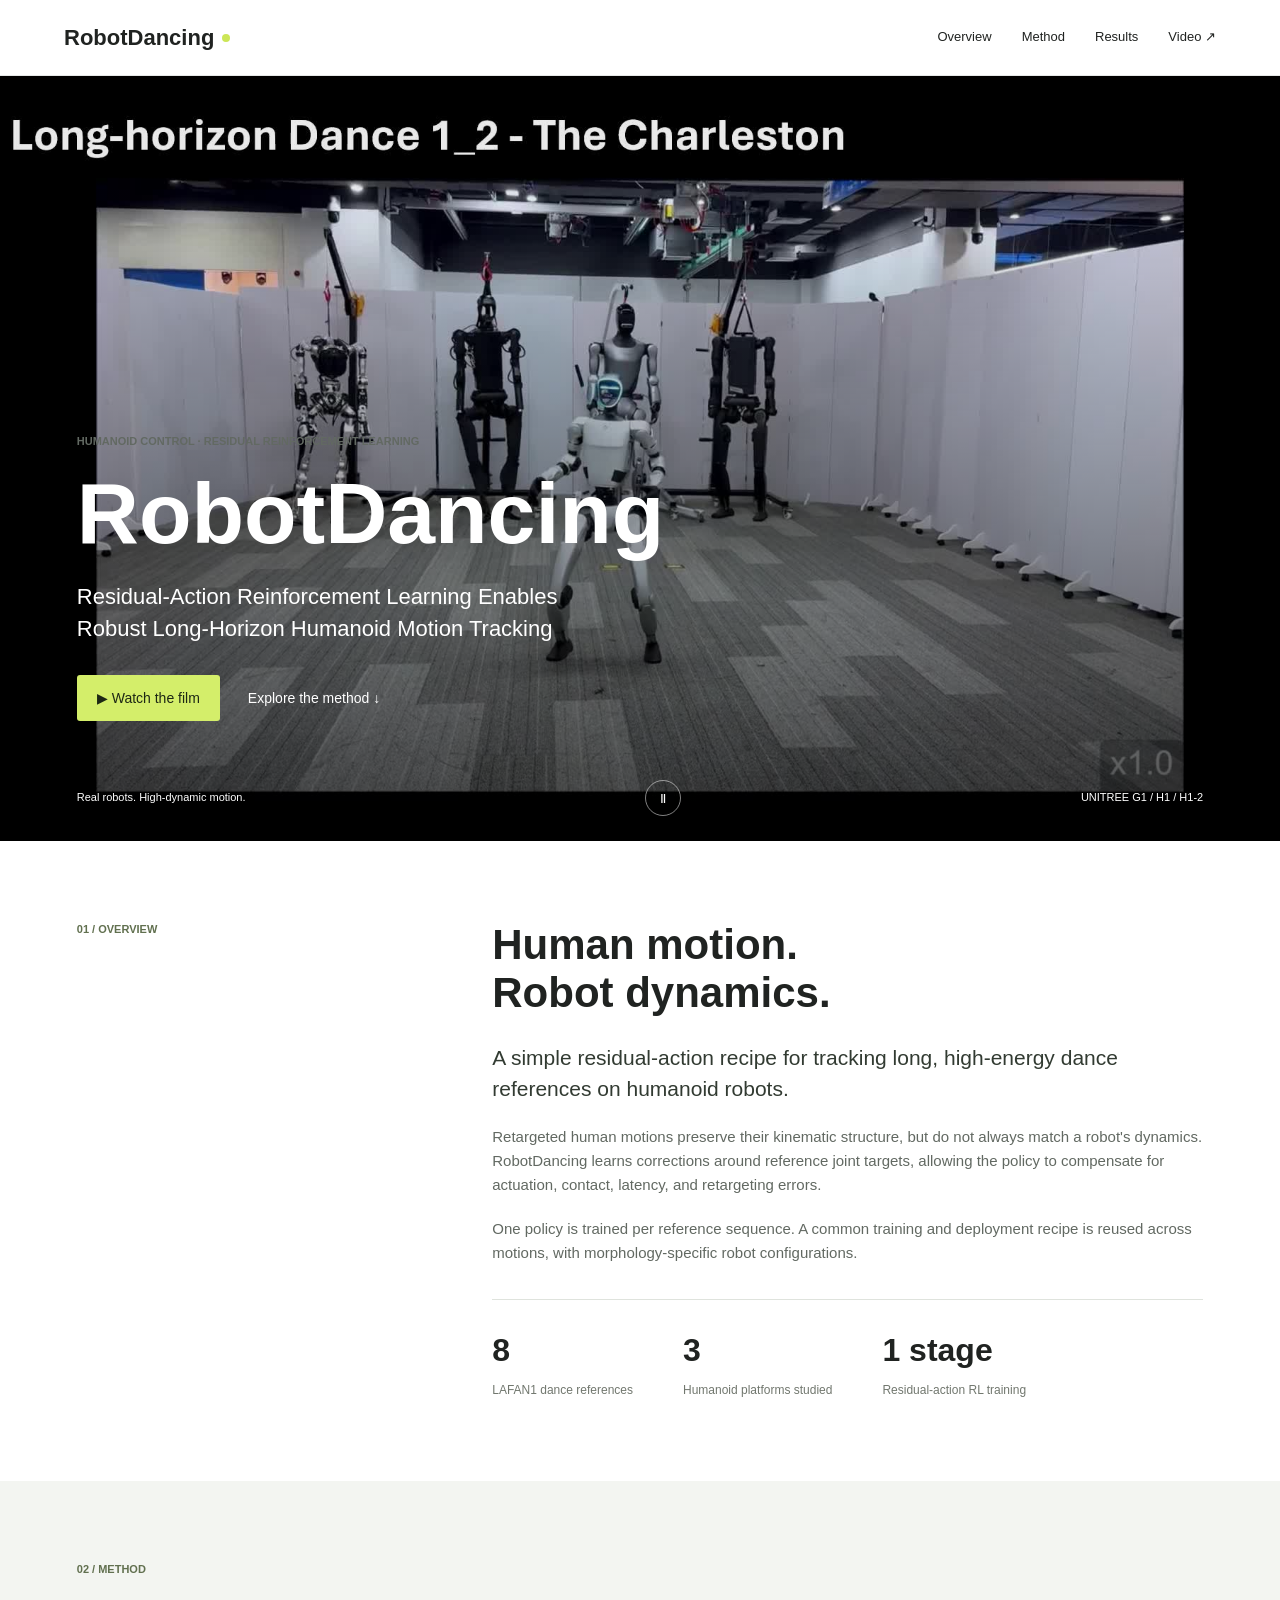
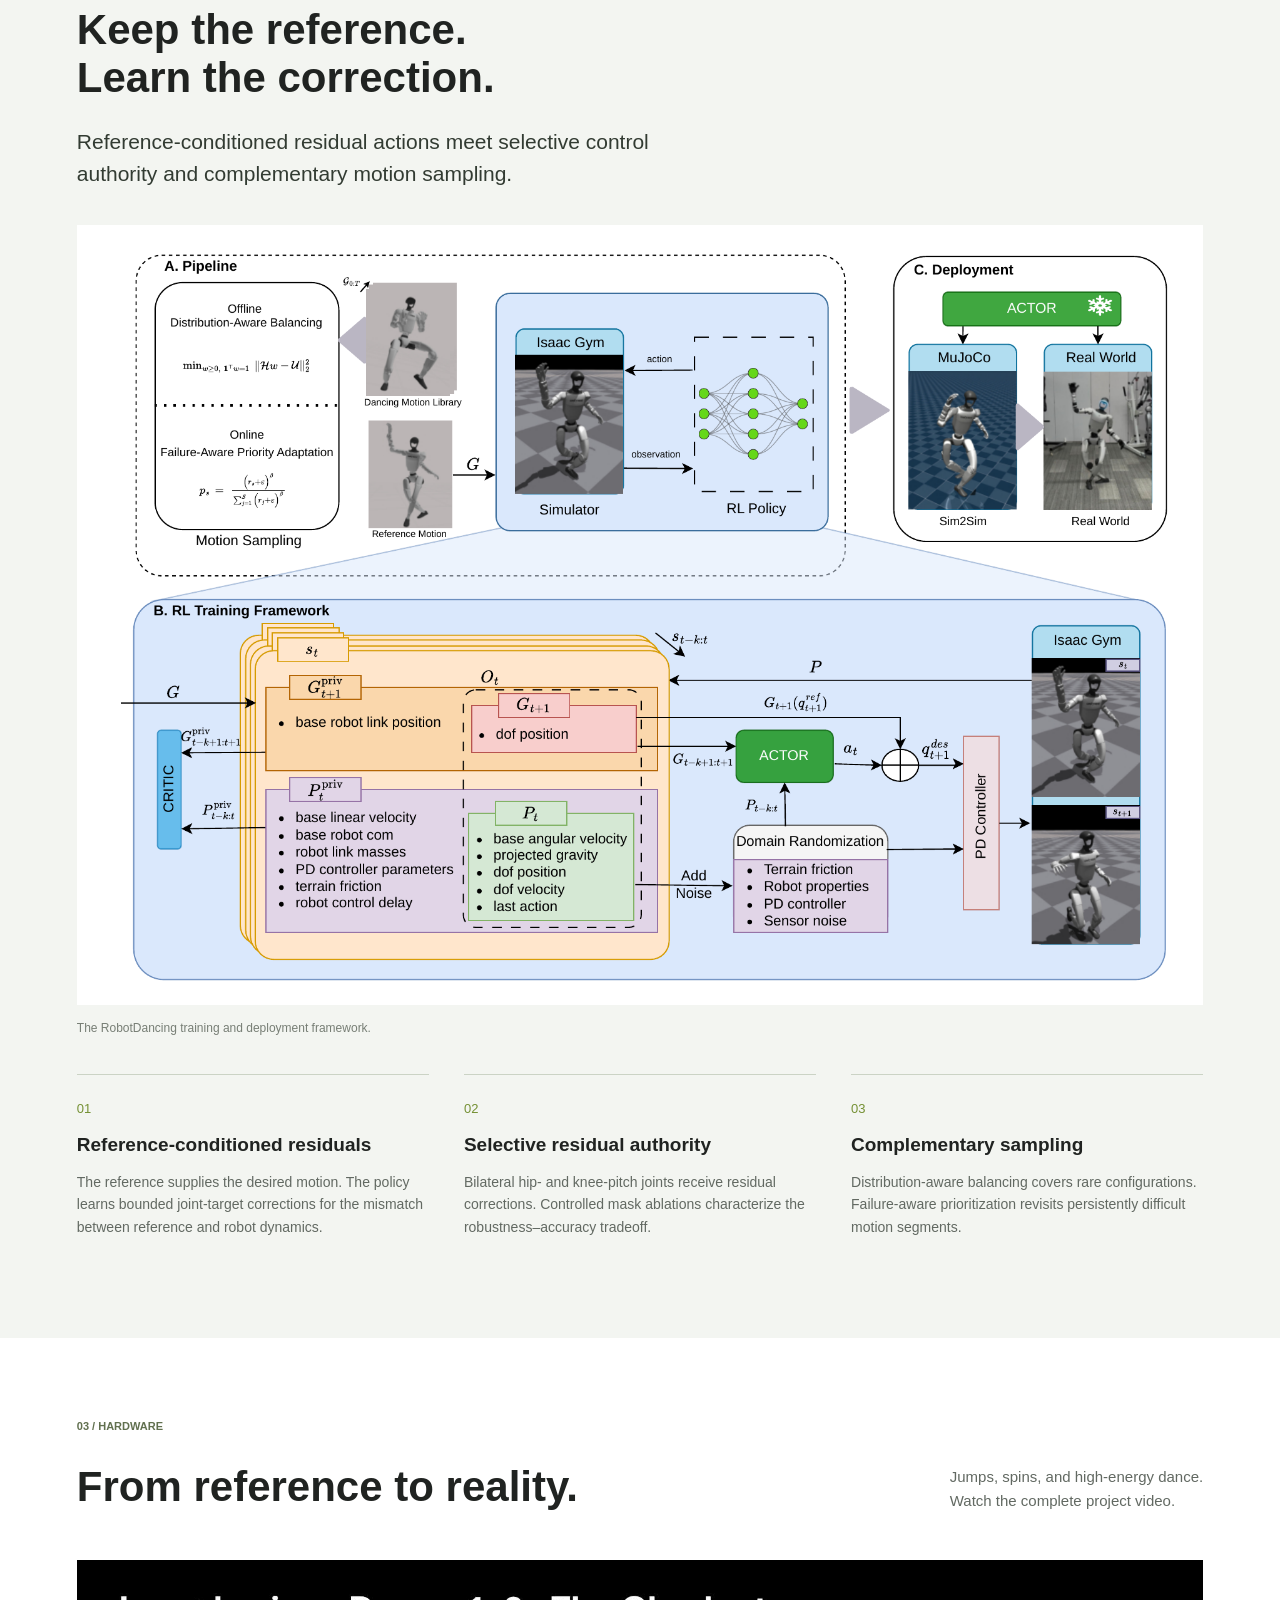
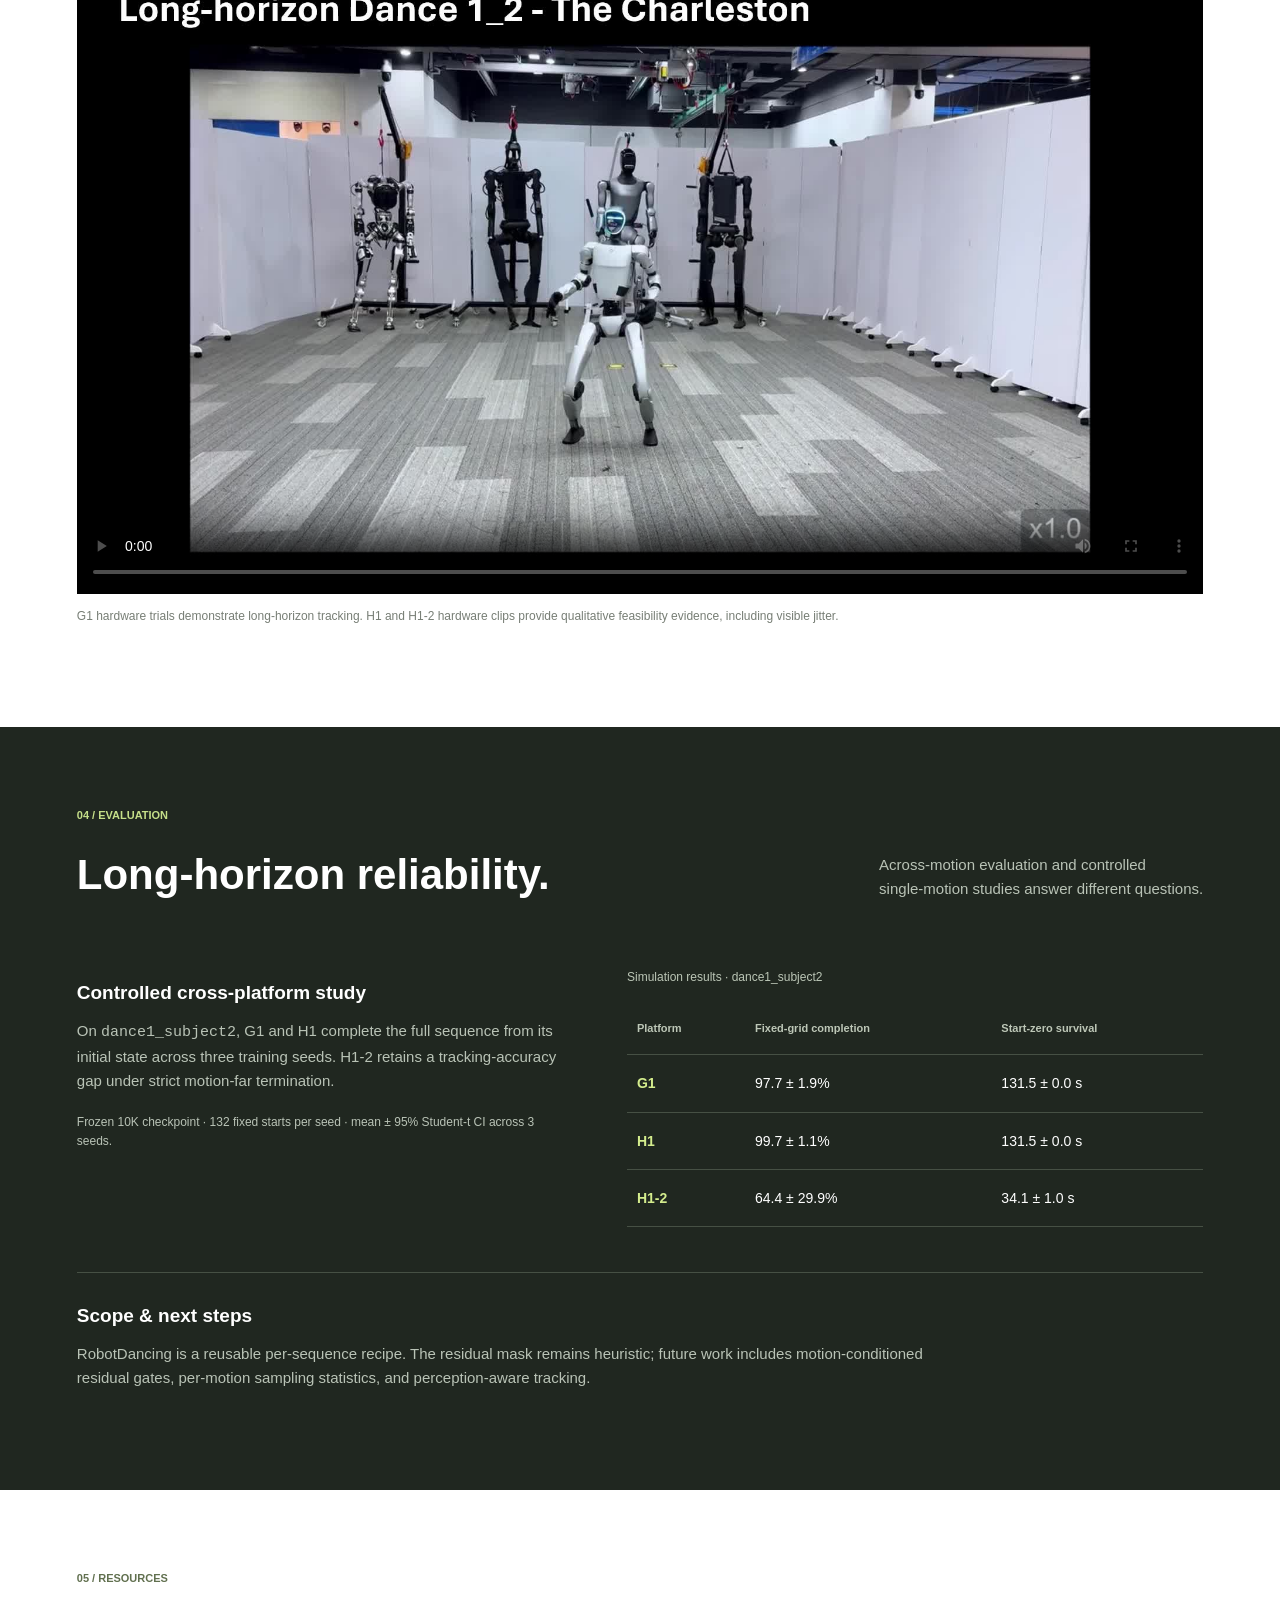
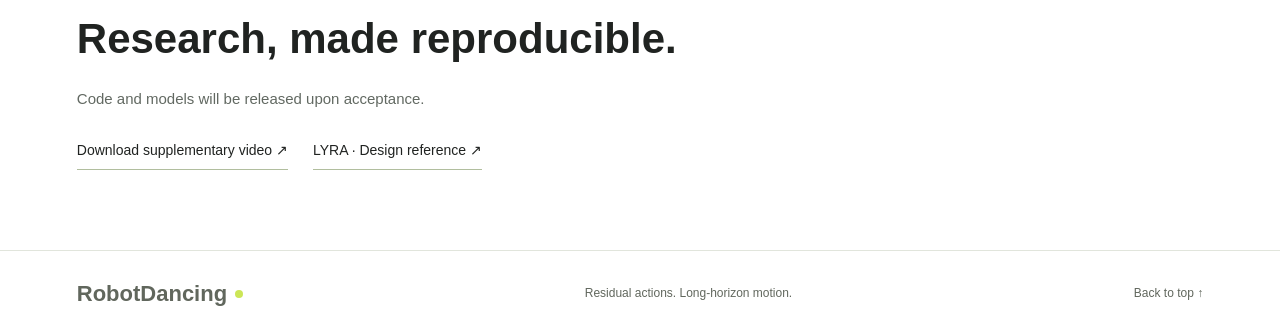
==== docs/index.html @ 71bef8af "add page" ====
<!doctype html>
<html lang="en">
<head><meta charset="utf-8"><meta name="viewport" content="width=device-width,initial-scale=1"><meta name="description" content="RobotDancing: residual-action reinforcement learning for robust long-horizon humanoid motion tracking."><title>RobotDancing · Humanoid Motion Tracking</title><link rel="stylesheet" href="style.css"></head>
<body>
<header><a class="brand" href="#">RobotDancing<span class="dot"></span></a><nav aria-label="Main navigation"><a href="#overview">Overview</a><a href="#method">Method</a><a href="#results">Results</a><a href="#video">Video ↗</a></nav></header>
<main>
<section class="hero"><video autoplay muted loop playsinline poster="assets/poster.jpg" aria-label="G1 humanoid dancing on hardware"><source src="assets/hero.mp4" type="video/mp4"></video><div class="shade"></div><div class="hero-copy"><p class="eyebrow">HUMANOID CONTROL · RESIDUAL REINFORCEMENT LEARNING</p><h1>RobotDancing</h1><p class="subtitle">Residual-Action Reinforcement Learning Enables<br>Robust Long-Horizon Humanoid Motion Tracking</p><div class="actions"><a class="primary" href="#video">▶ Watch the film</a><a href="#method">Explore the method ↓</a></div></div><div class="hero-bottom"><span>Real robots. High-dynamic motion.</span><button id="pause" aria-label="Pause background video">Ⅱ</button><span>UNITREE G1 / H1 / H1-2</span></div></section>
<section class="intro wrap" id="overview"><div class="section-label">01 / OVERVIEW</div><div><h2>Human motion.<br>Robot dynamics.</h2><p class="lead">A simple residual-action recipe for tracking long, high-energy dance references on humanoid robots.</p><p>Retargeted human motions preserve their kinematic structure, but do not always match a robot's dynamics. RobotDancing learns corrections around reference joint targets, allowing the policy to compensate for actuation, contact, latency, and retargeting errors.</p><p>One policy is trained per reference sequence. A common training and deployment recipe is reused across motions, with morphology-specific robot configurations.</p><div class="facts"><div><strong>8</strong><span>LAFAN1 dance references</span></div><div><strong>3</strong><span>Humanoid platforms studied</span></div><div><strong>1 stage</strong><span>Residual-action RL training</span></div></div></div></section>
<section class="method" id="method"><div class="wrap"><div class="section-label">02 / METHOD</div><h2>Keep the reference.<br>Learn the correction.</h2><p class="lead narrow">Reference-conditioned residual actions meet selective control authority and complementary motion sampling.</p><figure><img src="assets/framework.png" alt="RobotDancing framework: reference-conditioned policy, residual control and training pipeline" loading="lazy"><figcaption>The RobotDancing training and deployment framework.</figcaption></figure><div class="steps"><article><span>01</span><h3>Reference-conditioned residuals</h3><p>The reference supplies the desired motion. The policy learns bounded joint-target corrections for the mismatch between reference and robot dynamics.</p></article><article><span>02</span><h3>Selective residual authority</h3><p>Bilateral hip- and knee-pitch joints receive residual corrections. Controlled mask ablations characterize the robustness–accuracy tradeoff.</p></article><article><span>03</span><h3>Complementary sampling</h3><p>Distribution-aware balancing covers rare configurations. Failure-aware prioritization revisits persistently difficult motion segments.</p></article></div></div></section>
<section class="wrap film" id="video"><div class="section-label">03 / HARDWARE</div><div class="section-heading"><h2>From reference to reality.</h2><p>Jumps, spins, and high-energy dance.<br>Watch the complete project video.</p></div><video controls playsinline preload="metadata" poster="assets/poster.jpg"><source src="source/main_video.mp4" type="video/mp4"></video><p class="caption">G1 hardware trials demonstrate long-horizon tracking. H1 and H1-2 hardware clips provide qualitative feasibility evidence, including visible jitter.</p></section>
<section class="results" id="results"><div class="wrap"><div class="section-label">04 / EVALUATION</div><div class="section-heading"><h2>Long-horizon reliability.</h2><p>Across-motion evaluation and controlled<br>single-motion studies answer different questions.</p></div><div class="result-layout"><div><h3>Controlled cross-platform study</h3><p>On <code>dance1_subject2</code>, G1 and H1 complete the full sequence from its initial state across three training seeds. H1-2 retains a tracking-accuracy gap under strict motion-far termination.</p><p class="caption">Frozen 10K checkpoint · 132 fixed starts per seed · mean ± 95% Student-t CI across 3 seeds.</p></div><div class="table-scroll"><table><caption>Simulation results · dance1_subject2</caption><thead><tr><th>Platform</th><th>Fixed-grid completion</th><th>Start-zero survival</th></tr></thead><tbody><tr><th>G1</th><td>97.7 ± 1.9%</td><td>131.5 ± 0.0 s</td></tr><tr><th>H1</th><td>99.7 ± 1.1%</td><td>131.5 ± 0.0 s</td></tr><tr><th>H1-2</th><td>64.4 ± 29.9%</td><td>34.1 ± 1.0 s</td></tr></tbody></table></div></div><div class="scope"><h3>Scope & next steps</h3><p>RobotDancing is a reusable per-sequence recipe. The residual mask remains heuristic; future work includes motion-conditioned residual gates, per-motion sampling statistics, and perception-aware tracking.</p></div></div></section>
<section class="wrap resources"><div class="section-label">05 / RESOURCES</div><h2>Research, made reproducible.</h2><p>Code and models will be released upon acceptance.</p><a href="source/main_video.mp4" download>Download supplementary video ↗</a><a href="https://baai-humanoid.github.io/LYRA/" target="_blank" rel="noopener">LYRA · Design reference ↗</a></section>
</main><footer><a class="brand" href="#">RobotDancing<span class="dot"></span></a><span>Residual actions. Long-horizon motion.</span><a href="#">Back to top ↑</a></footer><script src="script.js"></script>
</body></html>
---- docs/style.css ----
*{box-sizing:border-box}html{scroll-behavior:smooth;scroll-padding-top:80px}body{margin:0;background:#fff;color:#202321;font-family:Arial,Helvetica,sans-serif;line-height:1.6;letter-spacing:0}a{color:inherit;text-decoration:none}header{height:76px;display:flex;align-items:center;justify-content:space-between;padding:0 5%;border-bottom:1px solid #e6e8e7;background:#fff}.brand{font-size:22px;font-weight:700;display:flex;align-items:center;gap:8px}.dot{width:8px;height:8px;background:#cce657;border-radius:50%}nav{display:flex;gap:30px;font-size:13px}nav a:hover{color:#51711b}.hero{height:min(780px,85vh);min-height:520px;position:relative;background:#242924;color:white;overflow:hidden}.hero>video{position:absolute;width:100%;height:100%;object-fit:cover}.shade{position:absolute;inset:0;background:linear-gradient(0deg,rgba(0,0,0,.7),rgba(0,0,0,.08) 80%)}.hero-copy{position:absolute;left:6%;bottom:120px;right:6%}.eyebrow,.section-label{font-size:11px;font-weight:700;letter-spacing:0;line-height:1.5}.eyebrow{margin-bottom:20px}h1{font-size:86px;line-height:1.04;margin:0 0 22px}h2{font-size:42px;line-height:1.15;margin:0 0 24px}h3{font-size:19px;line-height:1.4;margin:12px 0}p{font-size:15px;color:#626962;margin:0 0 20px}.subtitle{font-size:22px;line-height:1.45;color:white}.actions{display:flex;gap:28px;align-items:center;margin-top:30px;font-size:14px}.primary{padding:12px 20px;background:#d4ee6a;color:#1d2714;border-radius:3px}.hero-bottom{position:absolute;bottom:25px;left:6%;right:6%;display:flex;align-items:center;justify-content:space-between;font-size:11px}.hero-bottom button{background:transparent;color:white;border:1px solid #ffffff80;border-radius:50%;width:36px;height:36px;cursor:pointer}.wrap{width:88%;max-width:1180px;margin:auto;padding:80px 0}.intro{display:grid;grid-template-columns:1fr 2fr;gap:60px}.section-label{color:#61704f;margin-bottom:28px}.lead{font-size:21px;color:#323b32;line-height:1.5}.facts{display:flex;gap:50px;border-top:1px solid #dfe3dd;margin-top:34px;padding-top:25px}.facts strong{display:block;font-size:32px}.facts span{font-size:12px;color:#71776e}.method{background:#f3f5f1}.narrow{max-width:620px}figure{margin:36px 0}figure img{display:block;width:100%;background:#fff}figcaption,.caption{font-size:12px;color:#777e75;margin-top:14px}.steps{display:grid;grid-template-columns:repeat(3,1fr);gap:35px}.steps article{border-top:1px solid #cbd3c5;padding-top:20px}.steps article>span{color:#749033;font-size:13px}.steps p{font-size:14px}.section-heading{display:flex;justify-content:space-between;gap:40px;align-items:center;margin-bottom:25px}.film video{width:100%;display:block;aspect-ratio:16/9;background:#111}.results{background:#202720;color:white}.results h2,.results h3{color:white}.results p{color:#b9c3b6}.results .section-label{color:#c5df89}.result-layout{display:grid;grid-template-columns:1fr 1.2fr;gap:70px;margin-top:45px}table{border-collapse:collapse;width:100%;font-size:14px}caption{text-align:left;color:#bbc6b6;font-size:12px;margin-bottom:15px}th,td{text-align:left;padding:17px 10px;border-bottom:1px solid #465044}thead th{font-size:11px;color:#bdc7b7}td{white-space:nowrap}tbody th{color:#d4ed8d}.scope{border-top:1px solid #465044;margin-top:45px;padding-top:18px}.scope p{max-width:850px}.resources a{display:inline-block;border-bottom:1px solid #b1be9e;margin-right:25px;padding:8px 0;font-size:14px}footer{padding:25px 6%;display:flex;align-items:center;justify-content:space-between;border-top:1px solid #e1e5dc;font-size:12px;color:#61675d}@media(max-width:700px){header{height:64px}.brand{font-size:18px}nav{gap:15px}nav a:first-child{display:none}.hero{min-height:560px;height:80vh}.hero-copy{bottom:105px}h1{font-size:52px}h2{font-size:32px}.subtitle{font-size:18px}.hero-bottom span{max-width:130px}.wrap{padding:52px 0}.intro,.result-layout{grid-template-columns:1fr;gap:15px}.facts{gap:20px}.facts strong{font-size:27px}.steps{grid-template-columns:1fr;gap:15px}.section-heading{display:block}.section-heading p{margin-top:20px}.table-scroll{overflow-x:auto}.resources a{display:block;width:fit-content}footer{gap:20px;flex-wrap:wrap}footer>span{display:none}}@media(prefers-reduced-motion:reduce){html{scroll-behavior:auto}}
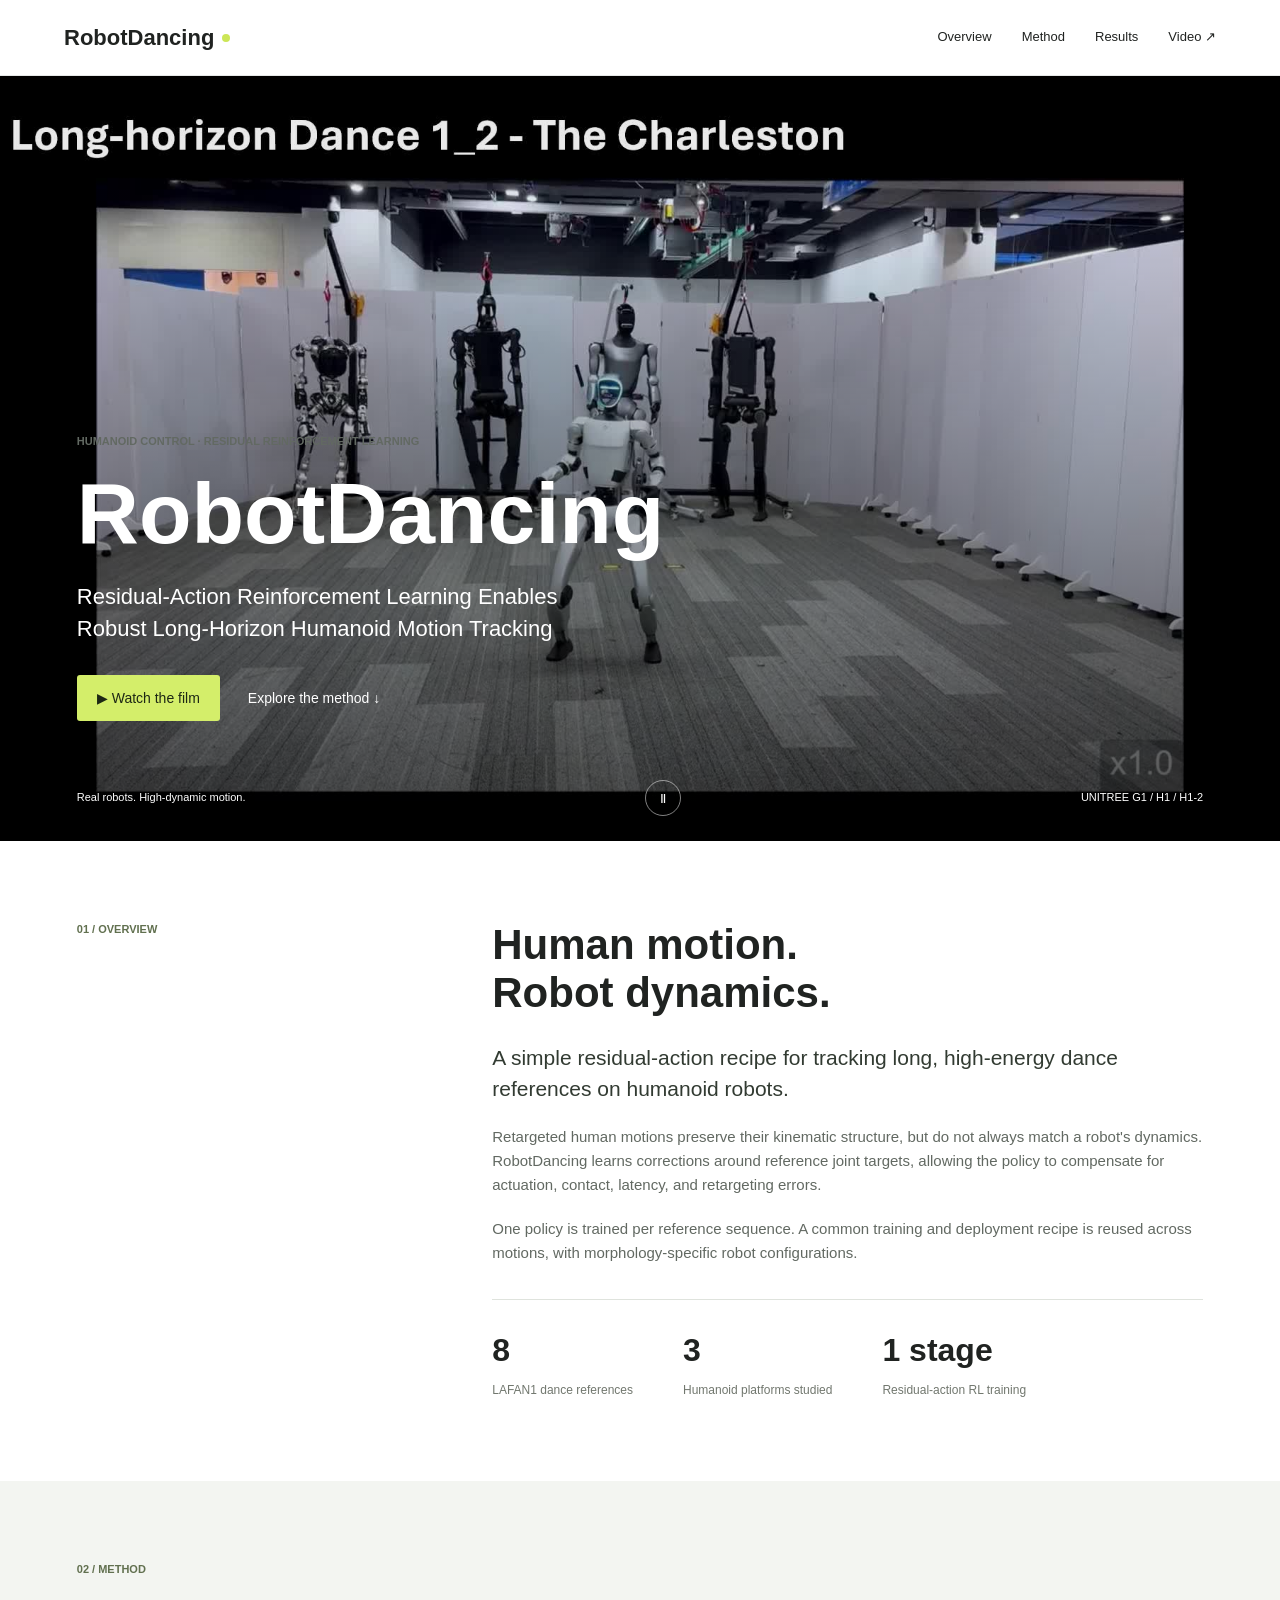
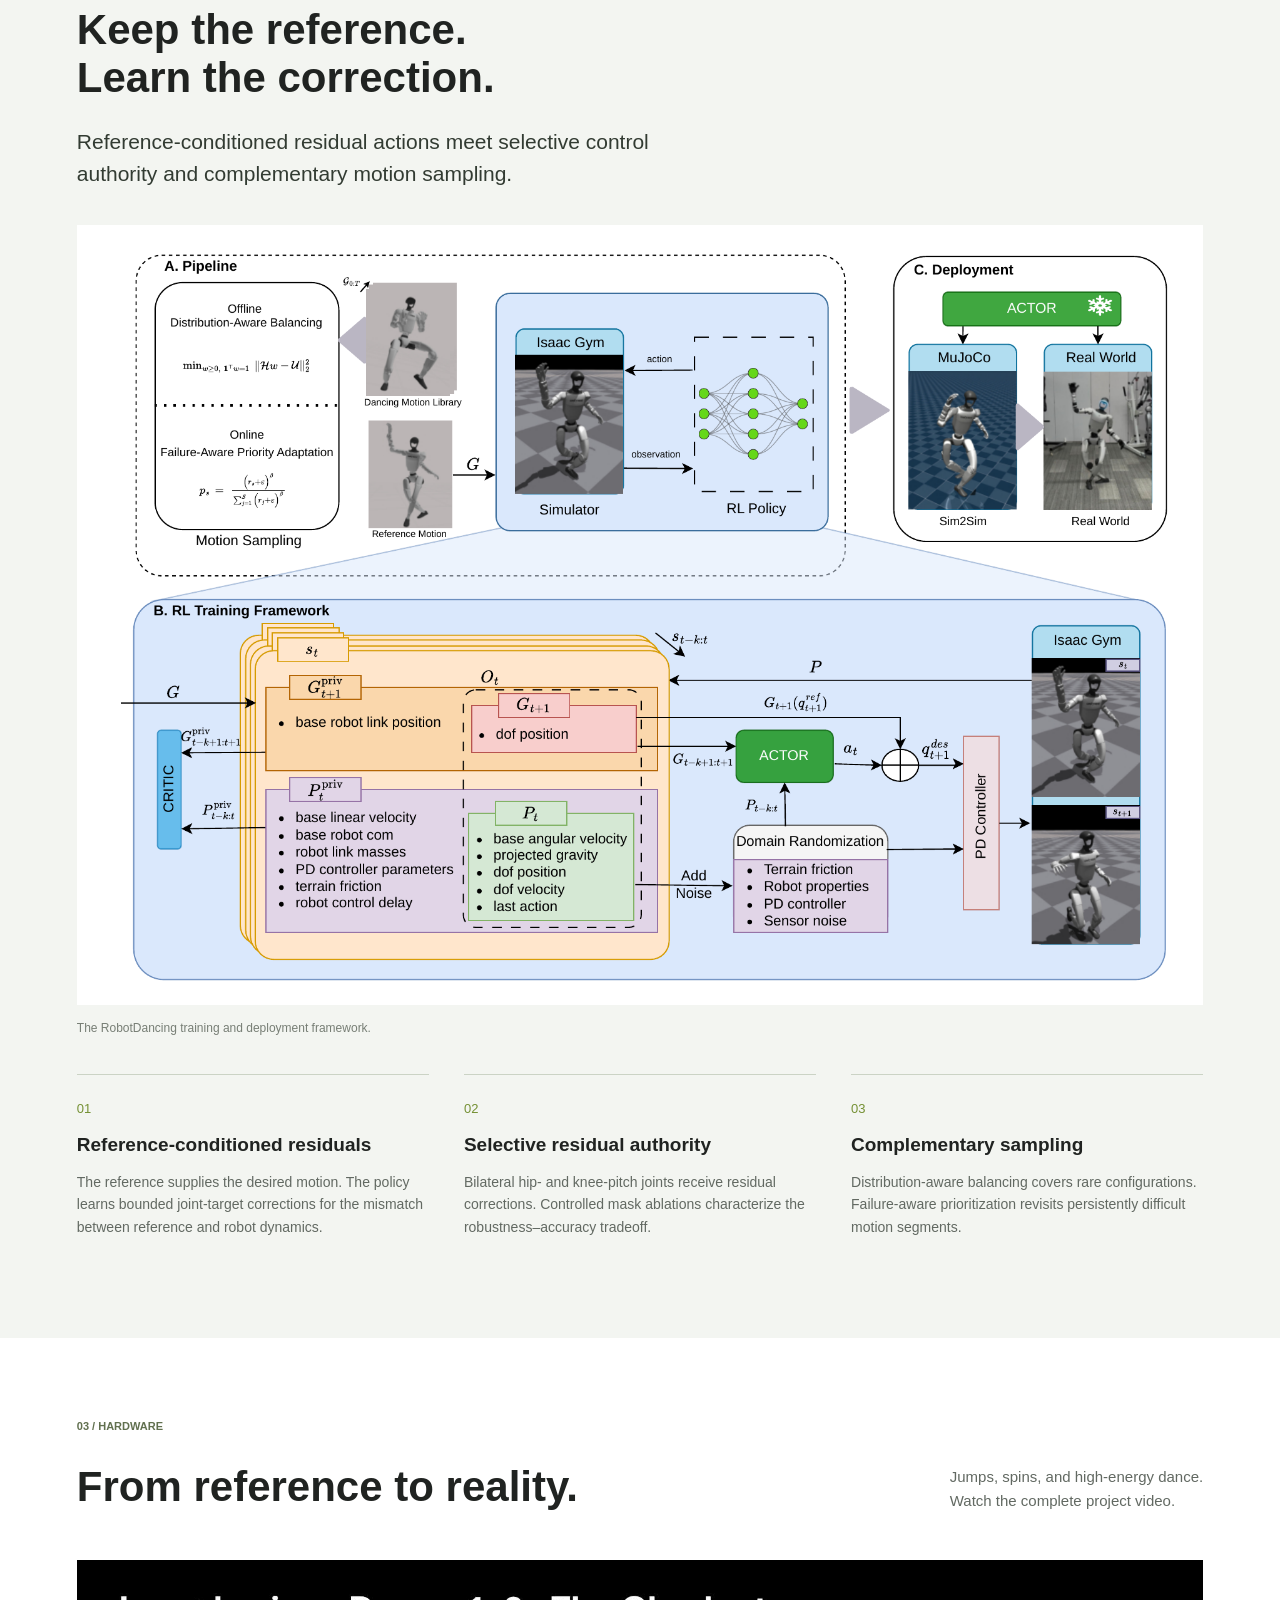
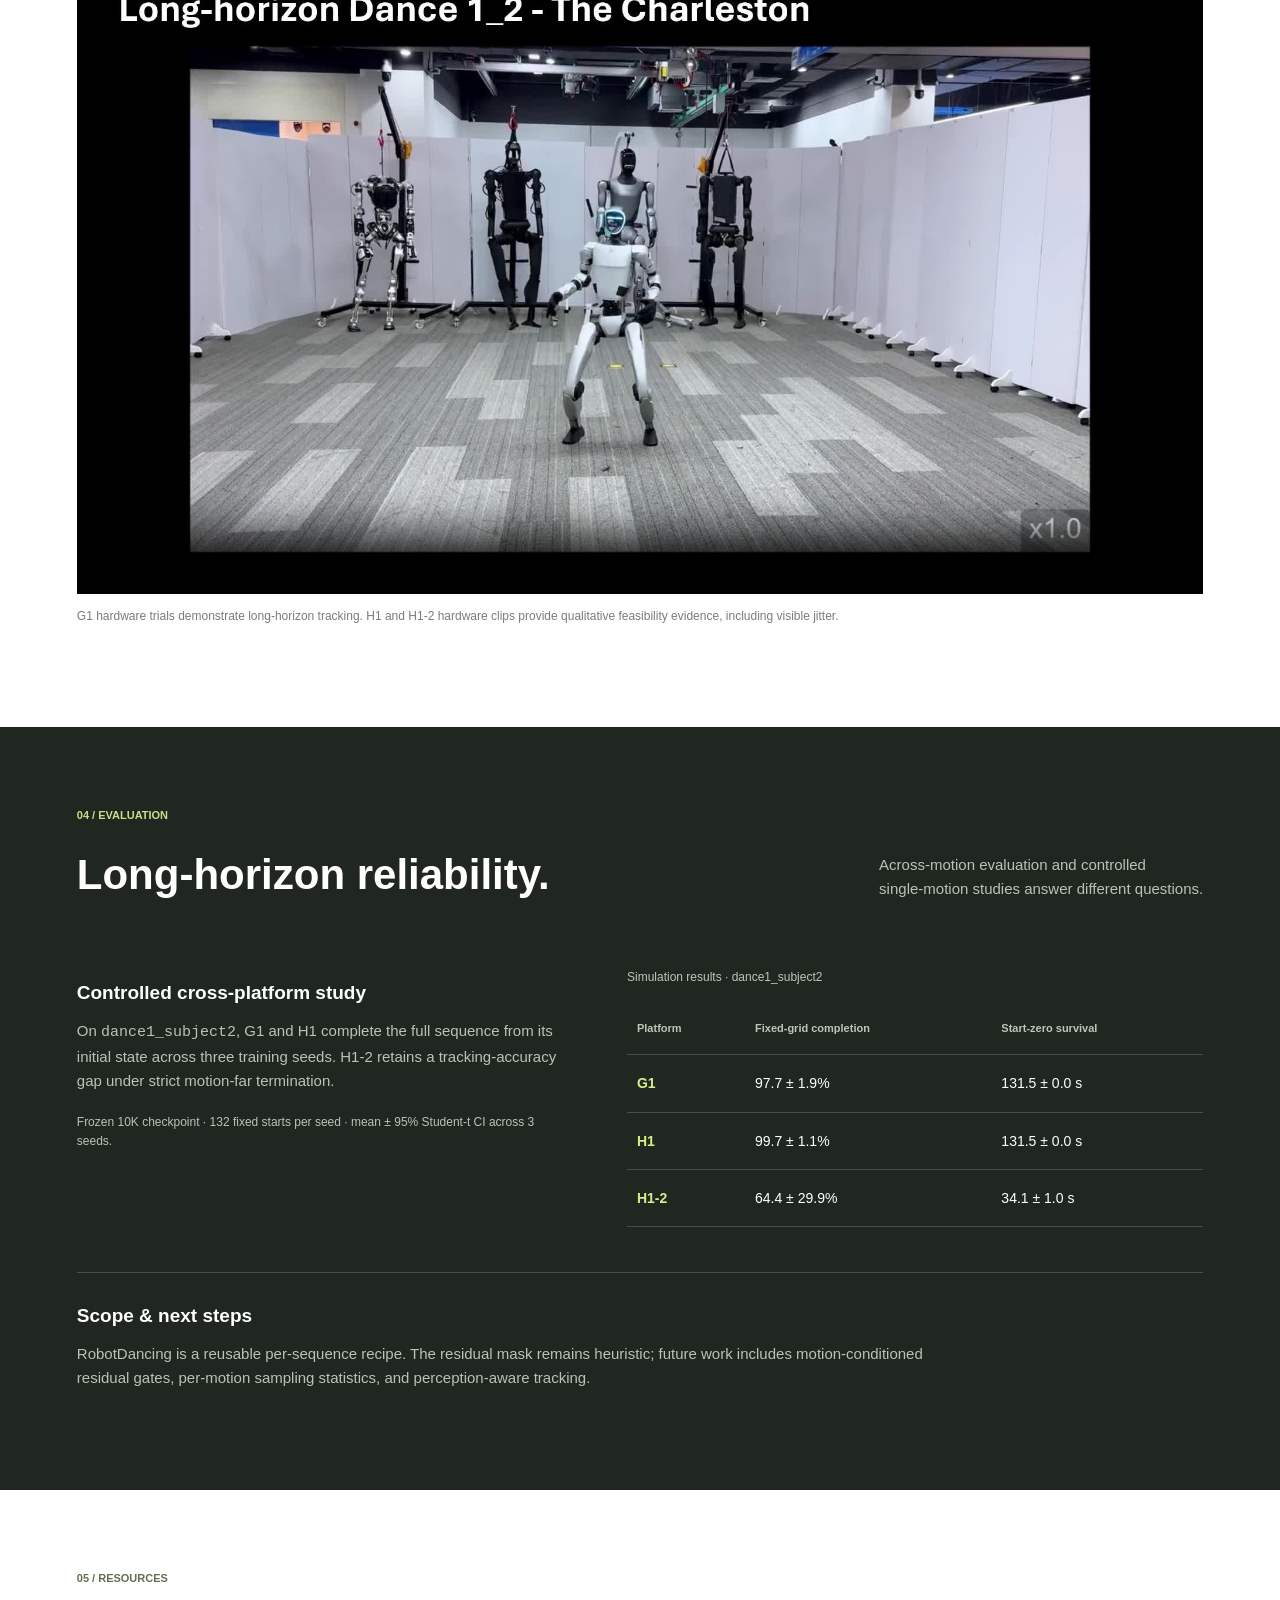
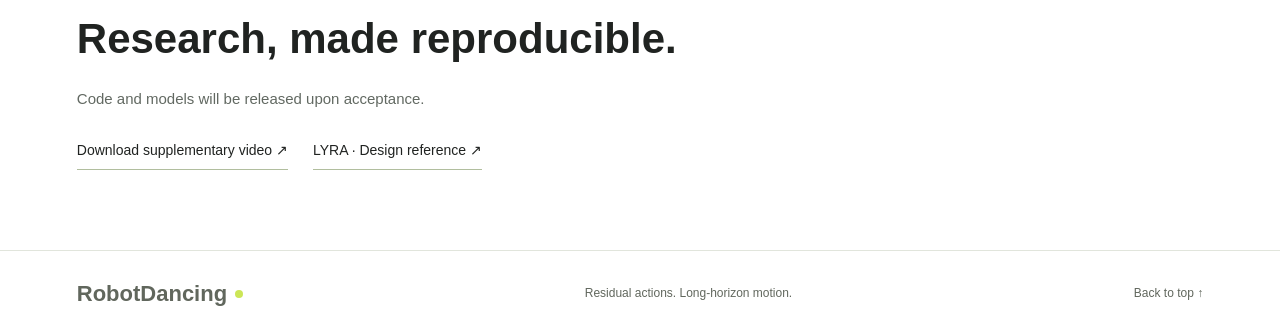
==== commit 648c7b80: "add page" ====
--- a/docs/index.html
+++ b/docs/index.html
@@ -7,8 +7,8 @@
 <section class="hero"><video autoplay muted loop playsinline poster="assets/poster.jpg" aria-label="G1 humanoid dancing on hardware"><source src="assets/hero.mp4" type="video/mp4"></video><div class="shade"></div><div class="hero-copy"><p class="eyebrow">HUMANOID CONTROL · RESIDUAL REINFORCEMENT LEARNING</p><h1>RobotDancing</h1><p class="subtitle">Residual-Action Reinforcement Learning Enables<br>Robust Long-Horizon Humanoid Motion Tracking</p><div class="actions"><a class="primary" href="#video">▶ Watch the film</a><a href="#method">Explore the method ↓</a></div></div><div class="hero-bottom"><span>Real robots. High-dynamic motion.</span><button id="pause" aria-label="Pause background video">Ⅱ</button><span>UNITREE G1 / H1 / H1-2</span></div></section>
 <section class="intro wrap" id="overview"><div class="section-label">01 / OVERVIEW</div><div><h2>Human motion.<br>Robot dynamics.</h2><p class="lead">A simple residual-action recipe for tracking long, high-energy dance references on humanoid robots.</p><p>Retargeted human motions preserve their kinematic structure, but do not always match a robot's dynamics. RobotDancing learns corrections around reference joint targets, allowing the policy to compensate for actuation, contact, latency, and retargeting errors.</p><p>One policy is trained per reference sequence. A common training and deployment recipe is reused across motions, with morphology-specific robot configurations.</p><div class="facts"><div><strong>8</strong><span>LAFAN1 dance references</span></div><div><strong>3</strong><span>Humanoid platforms studied</span></div><div><strong>1 stage</strong><span>Residual-action RL training</span></div></div></div></section>
 <section class="method" id="method"><div class="wrap"><div class="section-label">02 / METHOD</div><h2>Keep the reference.<br>Learn the correction.</h2><p class="lead narrow">Reference-conditioned residual actions meet selective control authority and complementary motion sampling.</p><figure><img src="assets/framework.png" alt="RobotDancing framework: reference-conditioned policy, residual control and training pipeline" loading="lazy"><figcaption>The RobotDancing training and deployment framework.</figcaption></figure><div class="steps"><article><span>01</span><h3>Reference-conditioned residuals</h3><p>The reference supplies the desired motion. The policy learns bounded joint-target corrections for the mismatch between reference and robot dynamics.</p></article><article><span>02</span><h3>Selective residual authority</h3><p>Bilateral hip- and knee-pitch joints receive residual corrections. Controlled mask ablations characterize the robustness–accuracy tradeoff.</p></article><article><span>03</span><h3>Complementary sampling</h3><p>Distribution-aware balancing covers rare configurations. Failure-aware prioritization revisits persistently difficult motion segments.</p></article></div></div></section>
-<section class="wrap film" id="video"><div class="section-label">03 / HARDWARE</div><div class="section-heading"><h2>From reference to reality.</h2><p>Jumps, spins, and high-energy dance.<br>Watch the complete project video.</p></div><video controls playsinline preload="metadata" poster="assets/poster.jpg"><source src="source/main_video.mp4" type="video/mp4"></video><p class="caption">G1 hardware trials demonstrate long-horizon tracking. H1 and H1-2 hardware clips provide qualitative feasibility evidence, including visible jitter.</p></section>
+<section class="wrap film" id="video"><div class="section-label">03 / HARDWARE</div><div class="section-heading"><h2>From reference to reality.</h2><p>Jumps, spins, and high-energy dance.<br>Watch the complete project video.</p></div><video controls playsinline preload="metadata" poster="assets/poster.jpg"><source src="assets/main-video.mp4" type="video/mp4"></video><p class="caption">G1 hardware trials demonstrate long-horizon tracking. H1 and H1-2 hardware clips provide qualitative feasibility evidence, including visible jitter.</p></section>
 <section class="results" id="results"><div class="wrap"><div class="section-label">04 / EVALUATION</div><div class="section-heading"><h2>Long-horizon reliability.</h2><p>Across-motion evaluation and controlled<br>single-motion studies answer different questions.</p></div><div class="result-layout"><div><h3>Controlled cross-platform study</h3><p>On <code>dance1_subject2</code>, G1 and H1 complete the full sequence from its initial state across three training seeds. H1-2 retains a tracking-accuracy gap under strict motion-far termination.</p><p class="caption">Frozen 10K checkpoint · 132 fixed starts per seed · mean ± 95% Student-t CI across 3 seeds.</p></div><div class="table-scroll"><table><caption>Simulation results · dance1_subject2</caption><thead><tr><th>Platform</th><th>Fixed-grid completion</th><th>Start-zero survival</th></tr></thead><tbody><tr><th>G1</th><td>97.7 ± 1.9%</td><td>131.5 ± 0.0 s</td></tr><tr><th>H1</th><td>99.7 ± 1.1%</td><td>131.5 ± 0.0 s</td></tr><tr><th>H1-2</th><td>64.4 ± 29.9%</td><td>34.1 ± 1.0 s</td></tr></tbody></table></div></div><div class="scope"><h3>Scope & next steps</h3><p>RobotDancing is a reusable per-sequence recipe. The residual mask remains heuristic; future work includes motion-conditioned residual gates, per-motion sampling statistics, and perception-aware tracking.</p></div></div></section>
-<section class="wrap resources"><div class="section-label">05 / RESOURCES</div><h2>Research, made reproducible.</h2><p>Code and models will be released upon acceptance.</p><a href="source/main_video.mp4" download>Download supplementary video ↗</a><a href="https://baai-humanoid.github.io/LYRA/" target="_blank" rel="noopener">LYRA · Design reference ↗</a></section>
+<section class="wrap resources"><div class="section-label">05 / RESOURCES</div><h2>Research, made reproducible.</h2><p>Code and models will be released upon acceptance.</p><a href="assets/main-video.mp4" download>Download supplementary video ↗</a><a href="https://baai-humanoid.github.io/LYRA/" target="_blank" rel="noopener">LYRA · Design reference ↗</a></section>
 </main><footer><a class="brand" href="#">RobotDancing<span class="dot"></span></a><span>Residual actions. Long-horizon motion.</span><a href="#">Back to top ↑</a></footer><script src="script.js"></script>
 </body></html>
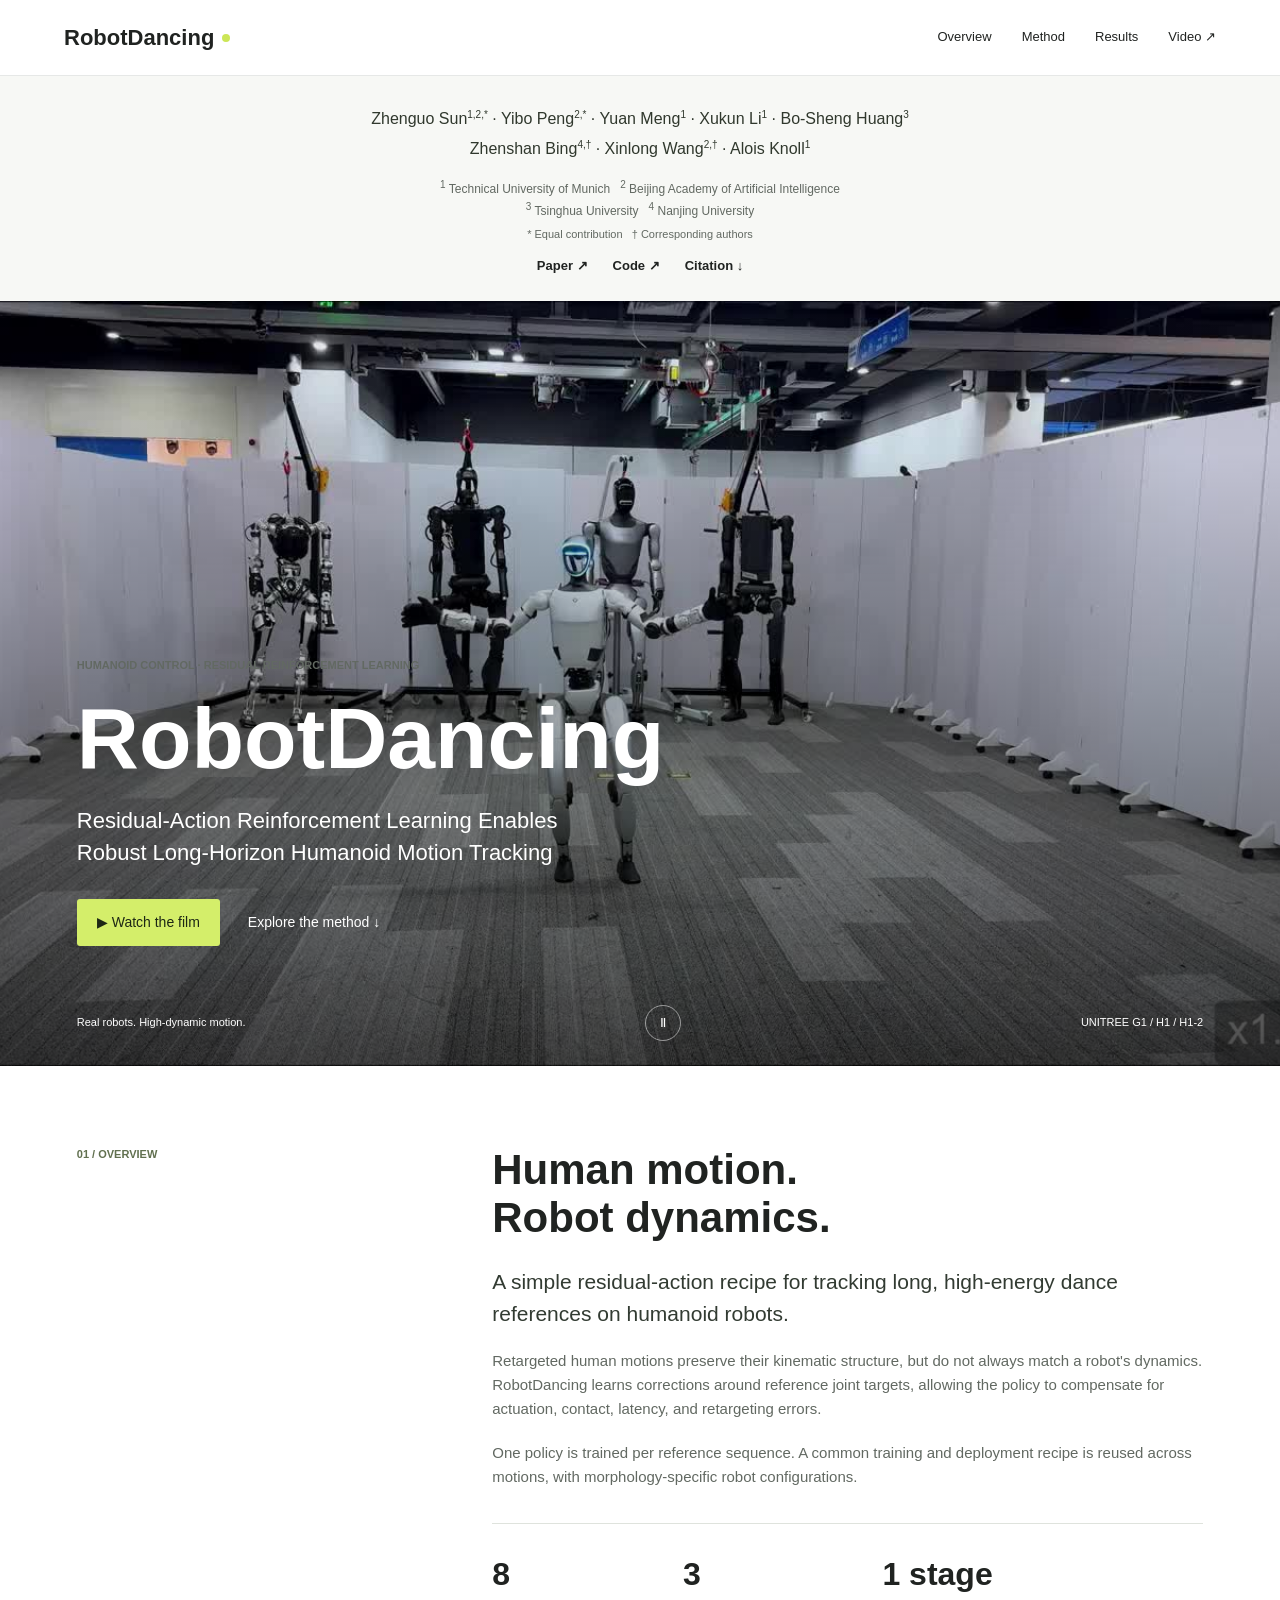
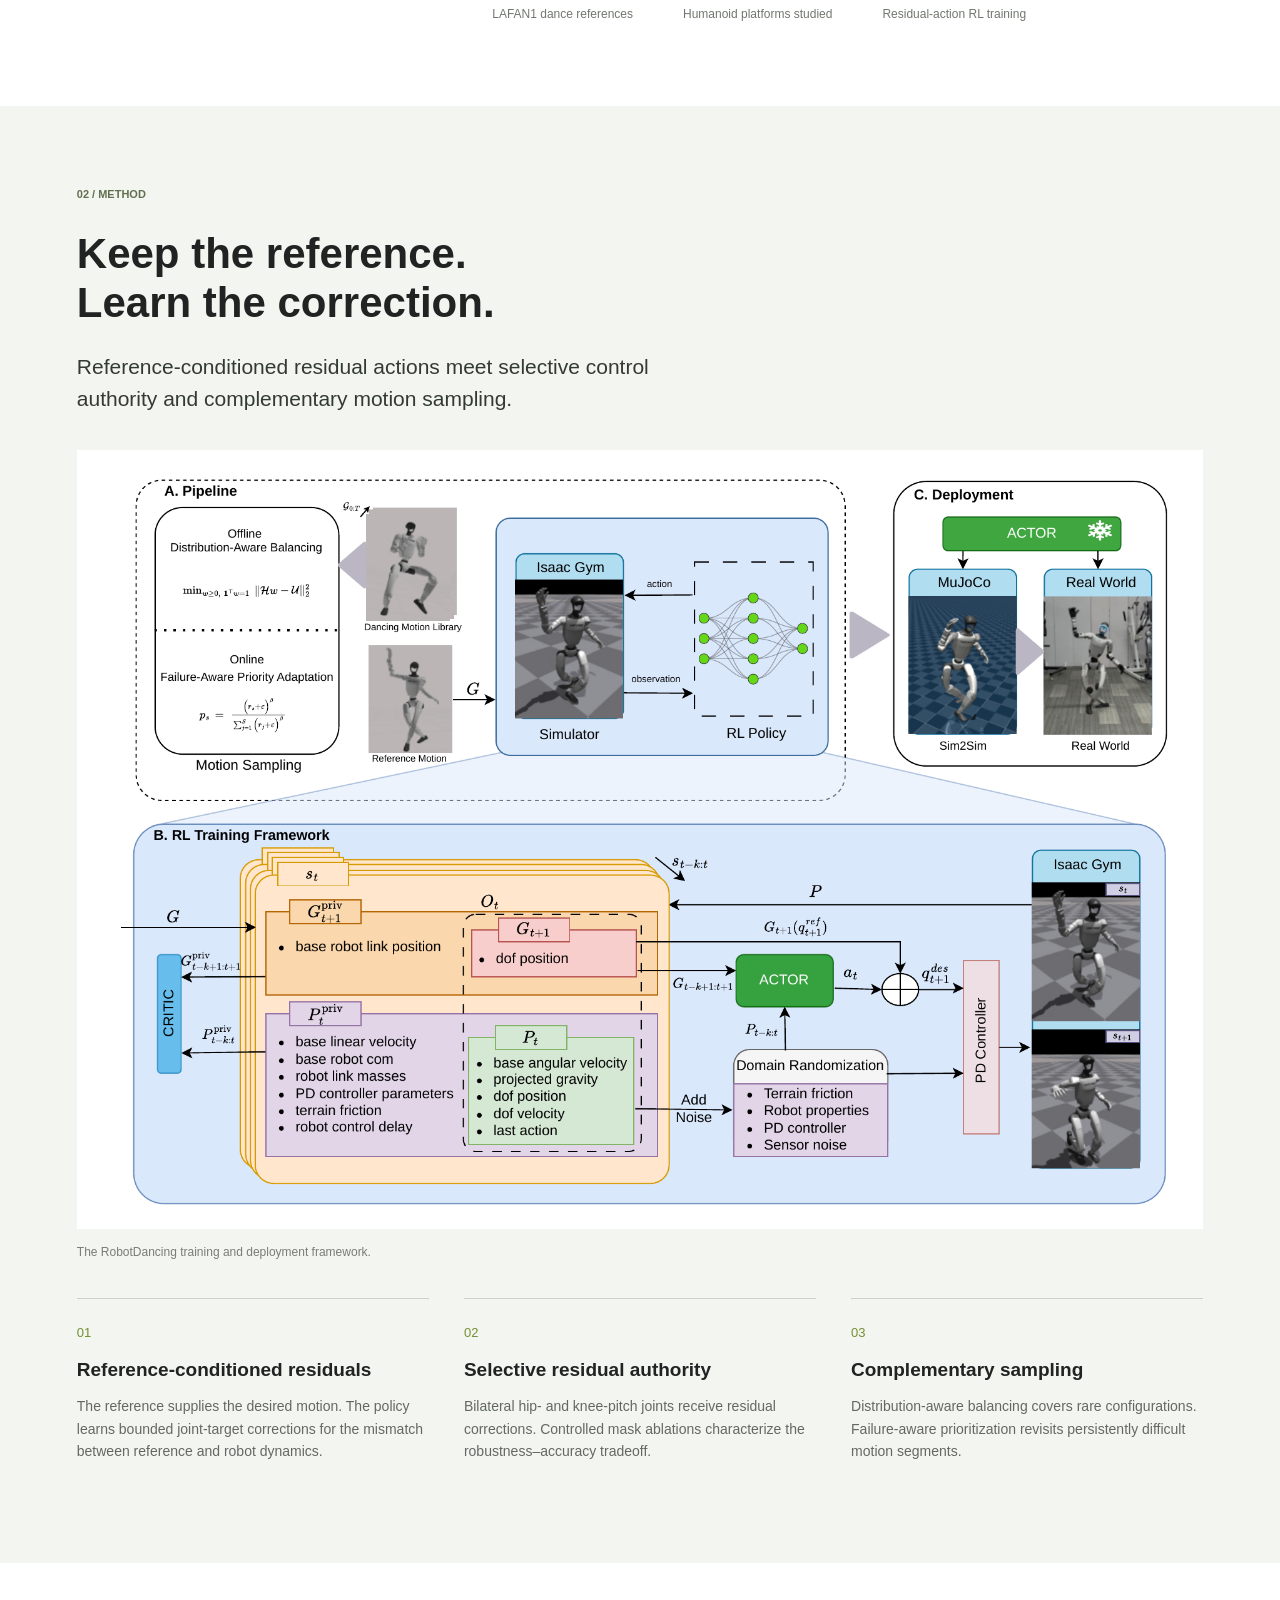
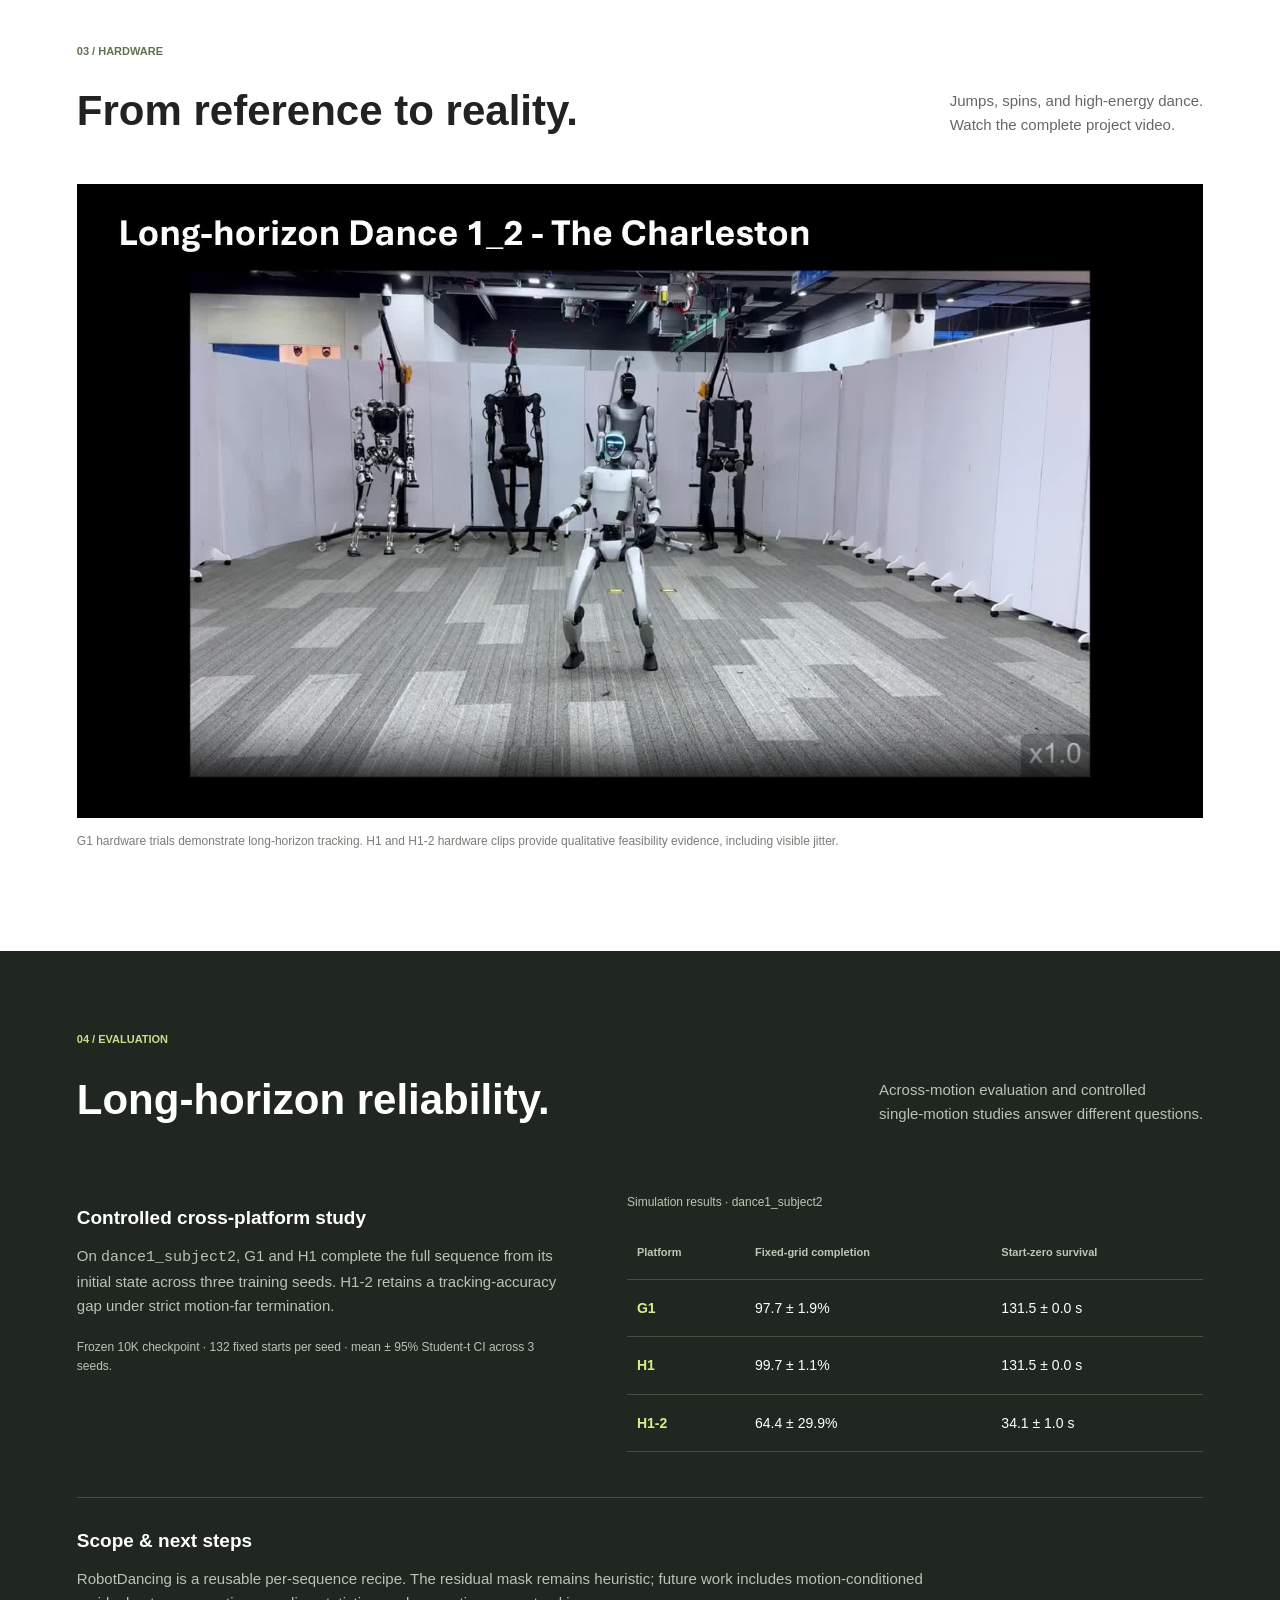
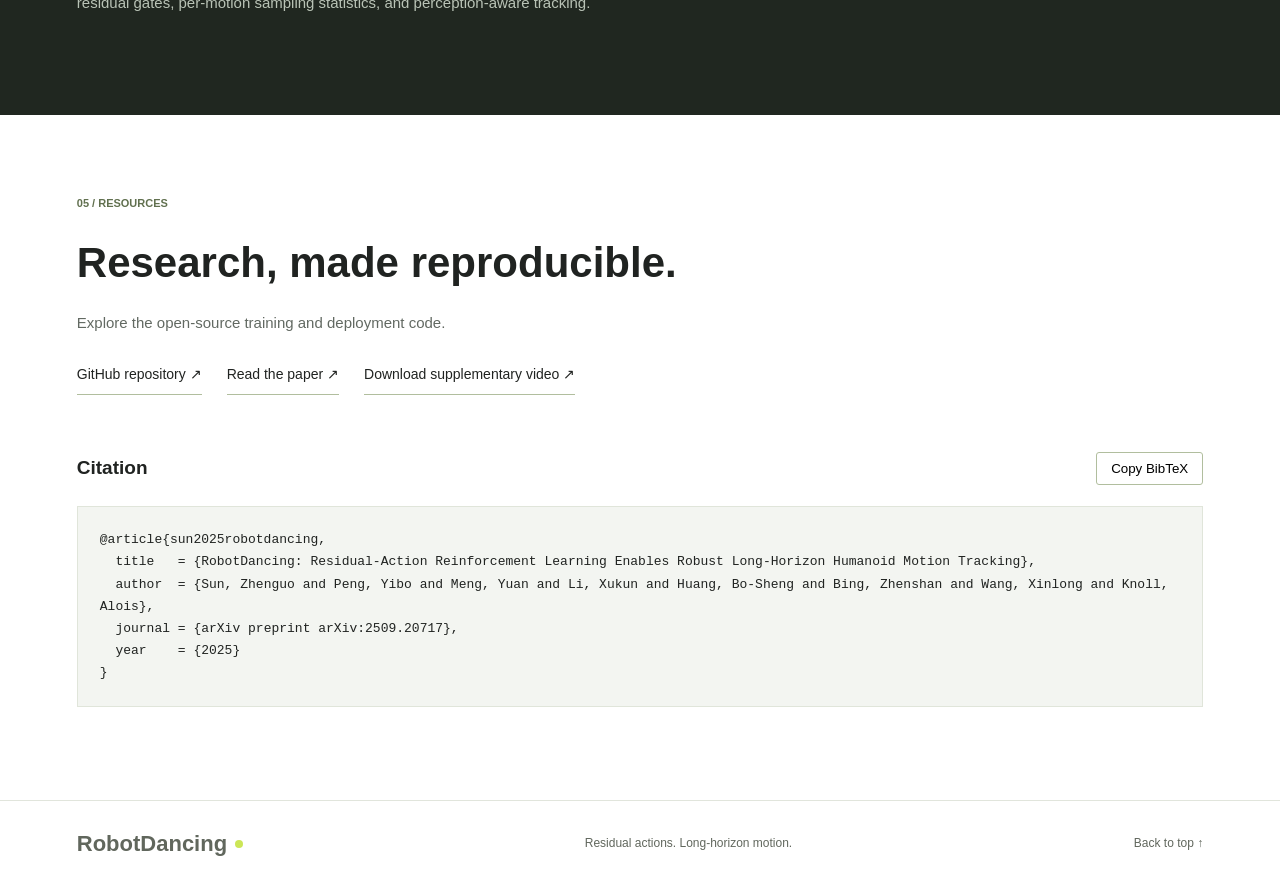
==== commit 8f992288: "optimize the page" ====
--- a/docs/index.html
+++ b/docs/index.html
@@ -4,11 +4,17 @@
 <body>
 <header><a class="brand" href="#">RobotDancing<span class="dot"></span></a><nav aria-label="Main navigation"><a href="#overview">Overview</a><a href="#method">Method</a><a href="#results">Results</a><a href="#video">Video ↗</a></nav></header>
 <main>
-<section class="hero"><video autoplay muted loop playsinline poster="assets/poster.jpg" aria-label="G1 humanoid dancing on hardware"><source src="assets/hero.mp4" type="video/mp4"></video><div class="shade"></div><div class="hero-copy"><p class="eyebrow">HUMANOID CONTROL · RESIDUAL REINFORCEMENT LEARNING</p><h1>RobotDancing</h1><p class="subtitle">Residual-Action Reinforcement Learning Enables<br>Robust Long-Horizon Humanoid Motion Tracking</p><div class="actions"><a class="primary" href="#video">▶ Watch the film</a><a href="#method">Explore the method ↓</a></div></div><div class="hero-bottom"><span>Real robots. High-dynamic motion.</span><button id="pause" aria-label="Pause background video">Ⅱ</button><span>UNITREE G1 / H1 / H1-2</span></div></section>
+<section class="publication" aria-label="Authors and publication"><div class="authors">Zhenguo Sun<sup>1,2,*</sup> · Yibo Peng<sup>2,*</sup> · Yuan Meng<sup>1</sup> · Xukun Li<sup>1</sup> · Bo-Sheng Huang<sup>3</sup><br>Zhenshan Bing<sup>4,†</sup> · Xinlong Wang<sup>2,†</sup> · Alois Knoll<sup>1</sup></div><p class="affiliations"><sup>1</sup> Technical University of Munich &nbsp; <sup>2</sup> Beijing Academy of Artificial Intelligence<br><sup>3</sup> Tsinghua University &nbsp; <sup>4</sup> Nanjing University</p><p class="author-notes">* Equal contribution &nbsp; † Corresponding authors</p><div class="publication-links"><a href="https://arxiv.org/abs/2509.20717" target="_blank" rel="noopener">Paper ↗</a><a href="https://github.com/BAAI-Humanoid/RobotDancing" target="_blank" rel="noopener">Code ↗</a><a href="#citation">Citation ↓</a></div></section>
+<section class="hero"><video autoplay muted loop playsinline poster="assets/hero-poster.jpg" aria-label="G1 humanoid dancing on hardware"><source src="assets/hero.mp4" type="video/mp4"></video><div class="shade"></div><div class="hero-copy"><p class="eyebrow">HUMANOID CONTROL · RESIDUAL REINFORCEMENT LEARNING</p><h1>RobotDancing</h1><p class="subtitle">Residual-Action Reinforcement Learning Enables<br>Robust Long-Horizon Humanoid Motion Tracking</p><div class="actions"><a class="primary" href="#video">▶ Watch the film</a><a href="#method">Explore the method ↓</a></div></div><div class="hero-bottom"><span>Real robots. High-dynamic motion.</span><button id="pause" aria-label="Pause background video">Ⅱ</button><span>UNITREE G1 / H1 / H1-2</span></div></section>
 <section class="intro wrap" id="overview"><div class="section-label">01 / OVERVIEW</div><div><h2>Human motion.<br>Robot dynamics.</h2><p class="lead">A simple residual-action recipe for tracking long, high-energy dance references on humanoid robots.</p><p>Retargeted human motions preserve their kinematic structure, but do not always match a robot's dynamics. RobotDancing learns corrections around reference joint targets, allowing the policy to compensate for actuation, contact, latency, and retargeting errors.</p><p>One policy is trained per reference sequence. A common training and deployment recipe is reused across motions, with morphology-specific robot configurations.</p><div class="facts"><div><strong>8</strong><span>LAFAN1 dance references</span></div><div><strong>3</strong><span>Humanoid platforms studied</span></div><div><strong>1 stage</strong><span>Residual-action RL training</span></div></div></div></section>
 <section class="method" id="method"><div class="wrap"><div class="section-label">02 / METHOD</div><h2>Keep the reference.<br>Learn the correction.</h2><p class="lead narrow">Reference-conditioned residual actions meet selective control authority and complementary motion sampling.</p><figure><img src="assets/framework.png" alt="RobotDancing framework: reference-conditioned policy, residual control and training pipeline" loading="lazy"><figcaption>The RobotDancing training and deployment framework.</figcaption></figure><div class="steps"><article><span>01</span><h3>Reference-conditioned residuals</h3><p>The reference supplies the desired motion. The policy learns bounded joint-target corrections for the mismatch between reference and robot dynamics.</p></article><article><span>02</span><h3>Selective residual authority</h3><p>Bilateral hip- and knee-pitch joints receive residual corrections. Controlled mask ablations characterize the robustness–accuracy tradeoff.</p></article><article><span>03</span><h3>Complementary sampling</h3><p>Distribution-aware balancing covers rare configurations. Failure-aware prioritization revisits persistently difficult motion segments.</p></article></div></div></section>
 <section class="wrap film" id="video"><div class="section-label">03 / HARDWARE</div><div class="section-heading"><h2>From reference to reality.</h2><p>Jumps, spins, and high-energy dance.<br>Watch the complete project video.</p></div><video controls playsinline preload="metadata" poster="assets/poster.jpg"><source src="assets/main-video.mp4" type="video/mp4"></video><p class="caption">G1 hardware trials demonstrate long-horizon tracking. H1 and H1-2 hardware clips provide qualitative feasibility evidence, including visible jitter.</p></section>
 <section class="results" id="results"><div class="wrap"><div class="section-label">04 / EVALUATION</div><div class="section-heading"><h2>Long-horizon reliability.</h2><p>Across-motion evaluation and controlled<br>single-motion studies answer different questions.</p></div><div class="result-layout"><div><h3>Controlled cross-platform study</h3><p>On <code>dance1_subject2</code>, G1 and H1 complete the full sequence from its initial state across three training seeds. H1-2 retains a tracking-accuracy gap under strict motion-far termination.</p><p class="caption">Frozen 10K checkpoint · 132 fixed starts per seed · mean ± 95% Student-t CI across 3 seeds.</p></div><div class="table-scroll"><table><caption>Simulation results · dance1_subject2</caption><thead><tr><th>Platform</th><th>Fixed-grid completion</th><th>Start-zero survival</th></tr></thead><tbody><tr><th>G1</th><td>97.7 ± 1.9%</td><td>131.5 ± 0.0 s</td></tr><tr><th>H1</th><td>99.7 ± 1.1%</td><td>131.5 ± 0.0 s</td></tr><tr><th>H1-2</th><td>64.4 ± 29.9%</td><td>34.1 ± 1.0 s</td></tr></tbody></table></div></div><div class="scope"><h3>Scope & next steps</h3><p>RobotDancing is a reusable per-sequence recipe. The residual mask remains heuristic; future work includes motion-conditioned residual gates, per-motion sampling statistics, and perception-aware tracking.</p></div></div></section>
-<section class="wrap resources"><div class="section-label">05 / RESOURCES</div><h2>Research, made reproducible.</h2><p>Code and models will be released upon acceptance.</p><a href="assets/main-video.mp4" download>Download supplementary video ↗</a><a href="https://baai-humanoid.github.io/LYRA/" target="_blank" rel="noopener">LYRA · Design reference ↗</a></section>
+<section class="wrap resources"><div class="section-label">05 / RESOURCES</div><h2>Research, made reproducible.</h2><p>Explore the open-source training and deployment code.</p><a href="https://github.com/BAAI-Humanoid/RobotDancing" target="_blank" rel="noopener">GitHub repository ↗</a><a href="https://arxiv.org/abs/2509.20717" target="_blank" rel="noopener">Read the paper ↗</a><a href="assets/main-video.mp4" download>Download supplementary video ↗</a><div class="citation" id="citation"><div class="citation-heading"><h3>Citation</h3><button id="copy-citation" type="button">Copy BibTeX</button></div><pre><code id="bibtex">@article{sun2025robotdancing,
+  title   = {RobotDancing: Residual-Action Reinforcement Learning Enables Robust Long-Horizon Humanoid Motion Tracking},
+  author  = {Sun, Zhenguo and Peng, Yibo and Meng, Yuan and Li, Xukun and Huang, Bo-Sheng and Bing, Zhenshan and Wang, Xinlong and Knoll, Alois},
+  journal = {arXiv preprint arXiv:2509.20717},
+  year    = {2025}
+}</code></pre><span id="copy-status" role="status" aria-live="polite"></span></div></section>
 </main><footer><a class="brand" href="#">RobotDancing<span class="dot"></span></a><span>Residual actions. Long-horizon motion.</span><a href="#">Back to top ↑</a></footer><script src="script.js"></script>
 </body></html>
--- a/docs/style.css
+++ b/docs/style.css
@@ -1 +1,2 @@
 *{box-sizing:border-box}html{scroll-behavior:smooth;scroll-padding-top:80px}body{margin:0;background:#fff;color:#202321;font-family:Arial,Helvetica,sans-serif;line-height:1.6;letter-spacing:0}a{color:inherit;text-decoration:none}header{height:76px;display:flex;align-items:center;justify-content:space-between;padding:0 5%;border-bottom:1px solid #e6e8e7;background:#fff}.brand{font-size:22px;font-weight:700;display:flex;align-items:center;gap:8px}.dot{width:8px;height:8px;background:#cce657;border-radius:50%}nav{display:flex;gap:30px;font-size:13px}nav a:hover{color:#51711b}.hero{height:min(780px,85vh);min-height:520px;position:relative;background:#242924;color:white;overflow:hidden}.hero>video{position:absolute;width:100%;height:100%;object-fit:cover}.shade{position:absolute;inset:0;background:linear-gradient(0deg,rgba(0,0,0,.7),rgba(0,0,0,.08) 80%)}.hero-copy{position:absolute;left:6%;bottom:120px;right:6%}.eyebrow,.section-label{font-size:11px;font-weight:700;letter-spacing:0;line-height:1.5}.eyebrow{margin-bottom:20px}h1{font-size:86px;line-height:1.04;margin:0 0 22px}h2{font-size:42px;line-height:1.15;margin:0 0 24px}h3{font-size:19px;line-height:1.4;margin:12px 0}p{font-size:15px;color:#626962;margin:0 0 20px}.subtitle{font-size:22px;line-height:1.45;color:white}.actions{display:flex;gap:28px;align-items:center;margin-top:30px;font-size:14px}.primary{padding:12px 20px;background:#d4ee6a;color:#1d2714;border-radius:3px}.hero-bottom{position:absolute;bottom:25px;left:6%;right:6%;display:flex;align-items:center;justify-content:space-between;font-size:11px}.hero-bottom button{background:transparent;color:white;border:1px solid #ffffff80;border-radius:50%;width:36px;height:36px;cursor:pointer}.wrap{width:88%;max-width:1180px;margin:auto;padding:80px 0}.intro{display:grid;grid-template-columns:1fr 2fr;gap:60px}.section-label{color:#61704f;margin-bottom:28px}.lead{font-size:21px;color:#323b32;line-height:1.5}.facts{display:flex;gap:50px;border-top:1px solid #dfe3dd;margin-top:34px;padding-top:25px}.facts strong{display:block;font-size:32px}.facts span{font-size:12px;color:#71776e}.method{background:#f3f5f1}.narrow{max-width:620px}figure{margin:36px 0}figure img{display:block;width:100%;background:#fff}figcaption,.caption{font-size:12px;color:#777e75;margin-top:14px}.steps{display:grid;grid-template-columns:repeat(3,1fr);gap:35px}.steps article{border-top:1px solid #cbd3c5;padding-top:20px}.steps article>span{color:#749033;font-size:13px}.steps p{font-size:14px}.section-heading{display:flex;justify-content:space-between;gap:40px;align-items:center;margin-bottom:25px}.film video{width:100%;display:block;aspect-ratio:16/9;background:#111}.results{background:#202720;color:white}.results h2,.results h3{color:white}.results p{color:#b9c3b6}.results .section-label{color:#c5df89}.result-layout{display:grid;grid-template-columns:1fr 1.2fr;gap:70px;margin-top:45px}table{border-collapse:collapse;width:100%;font-size:14px}caption{text-align:left;color:#bbc6b6;font-size:12px;margin-bottom:15px}th,td{text-align:left;padding:17px 10px;border-bottom:1px solid #465044}thead th{font-size:11px;color:#bdc7b7}td{white-space:nowrap}tbody th{color:#d4ed8d}.scope{border-top:1px solid #465044;margin-top:45px;padding-top:18px}.scope p{max-width:850px}.resources a{display:inline-block;border-bottom:1px solid #b1be9e;margin-right:25px;padding:8px 0;font-size:14px}footer{padding:25px 6%;display:flex;align-items:center;justify-content:space-between;border-top:1px solid #e1e5dc;font-size:12px;color:#61675d}@media(max-width:700px){header{height:64px}.brand{font-size:18px}nav{gap:15px}nav a:first-child{display:none}.hero{min-height:560px;height:80vh}.hero-copy{bottom:105px}h1{font-size:52px}h2{font-size:32px}.subtitle{font-size:18px}.hero-bottom span{max-width:130px}.wrap{padding:52px 0}.intro,.result-layout{grid-template-columns:1fr;gap:15px}.facts{gap:20px}.facts strong{font-size:27px}.steps{grid-template-columns:1fr;gap:15px}.section-heading{display:block}.section-heading p{margin-top:20px}.table-scroll{overflow-x:auto}.resources a{display:block;width:fit-content}footer{gap:20px;flex-wrap:wrap}footer>span{display:none}}@media(prefers-reduced-motion:reduce){html{scroll-behavior:auto}}
+.publication{padding:28px 6% 24px;text-align:center;background:#f7f8f5}.authors{font-size:16px;line-height:1.9;color:#30382d}.authors sup{font-size:10px}.affiliations{font-size:12px;margin:12px 0 5px}.author-notes{font-size:11px;margin-bottom:12px}.publication-links{display:flex;justify-content:center;gap:25px;font-size:13px;font-weight:700}.publication-links a:hover{color:#51711b}.citation{margin-top:48px;scroll-margin-top:30px}.citation-heading{display:flex;align-items:center;justify-content:space-between;gap:15px}.citation-heading button{border:1px solid #b1be9e;background:white;padding:8px 14px;cursor:pointer;border-radius:3px}.citation pre{padding:22px;background:#f3f5f1;overflow:auto;border:1px solid #e0e5da;font-size:13px;line-height:1.7;white-space:pre-wrap;overflow-wrap:anywhere}.citation #copy-status{font-size:12px;color:#51711b}.publication a:focus-visible,button:focus-visible{outline:2px solid #51711b;outline-offset:4px}@media(max-width:700px){.authors{font-size:14px}.publication{padding:22px 6%}.hero{min-height:480px;height:65vh}.citation pre{padding:15px;font-size:12px}}
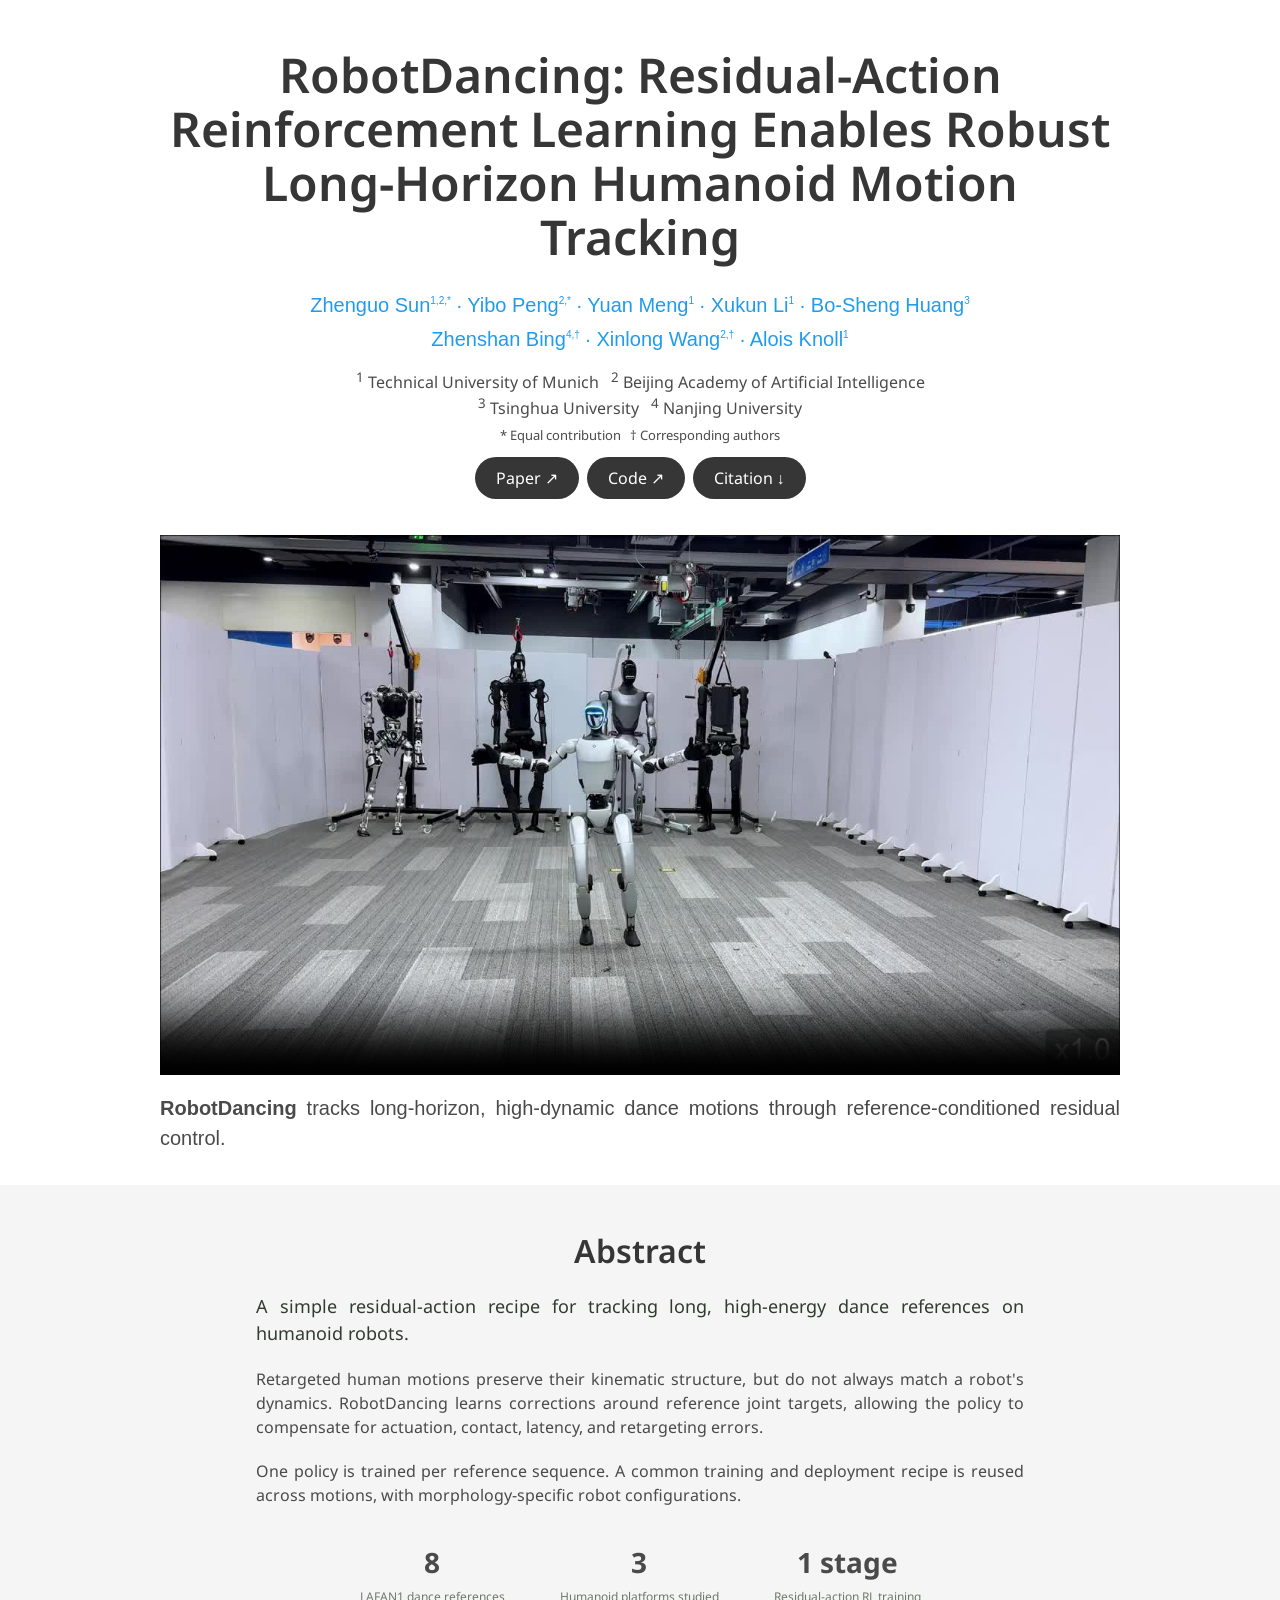
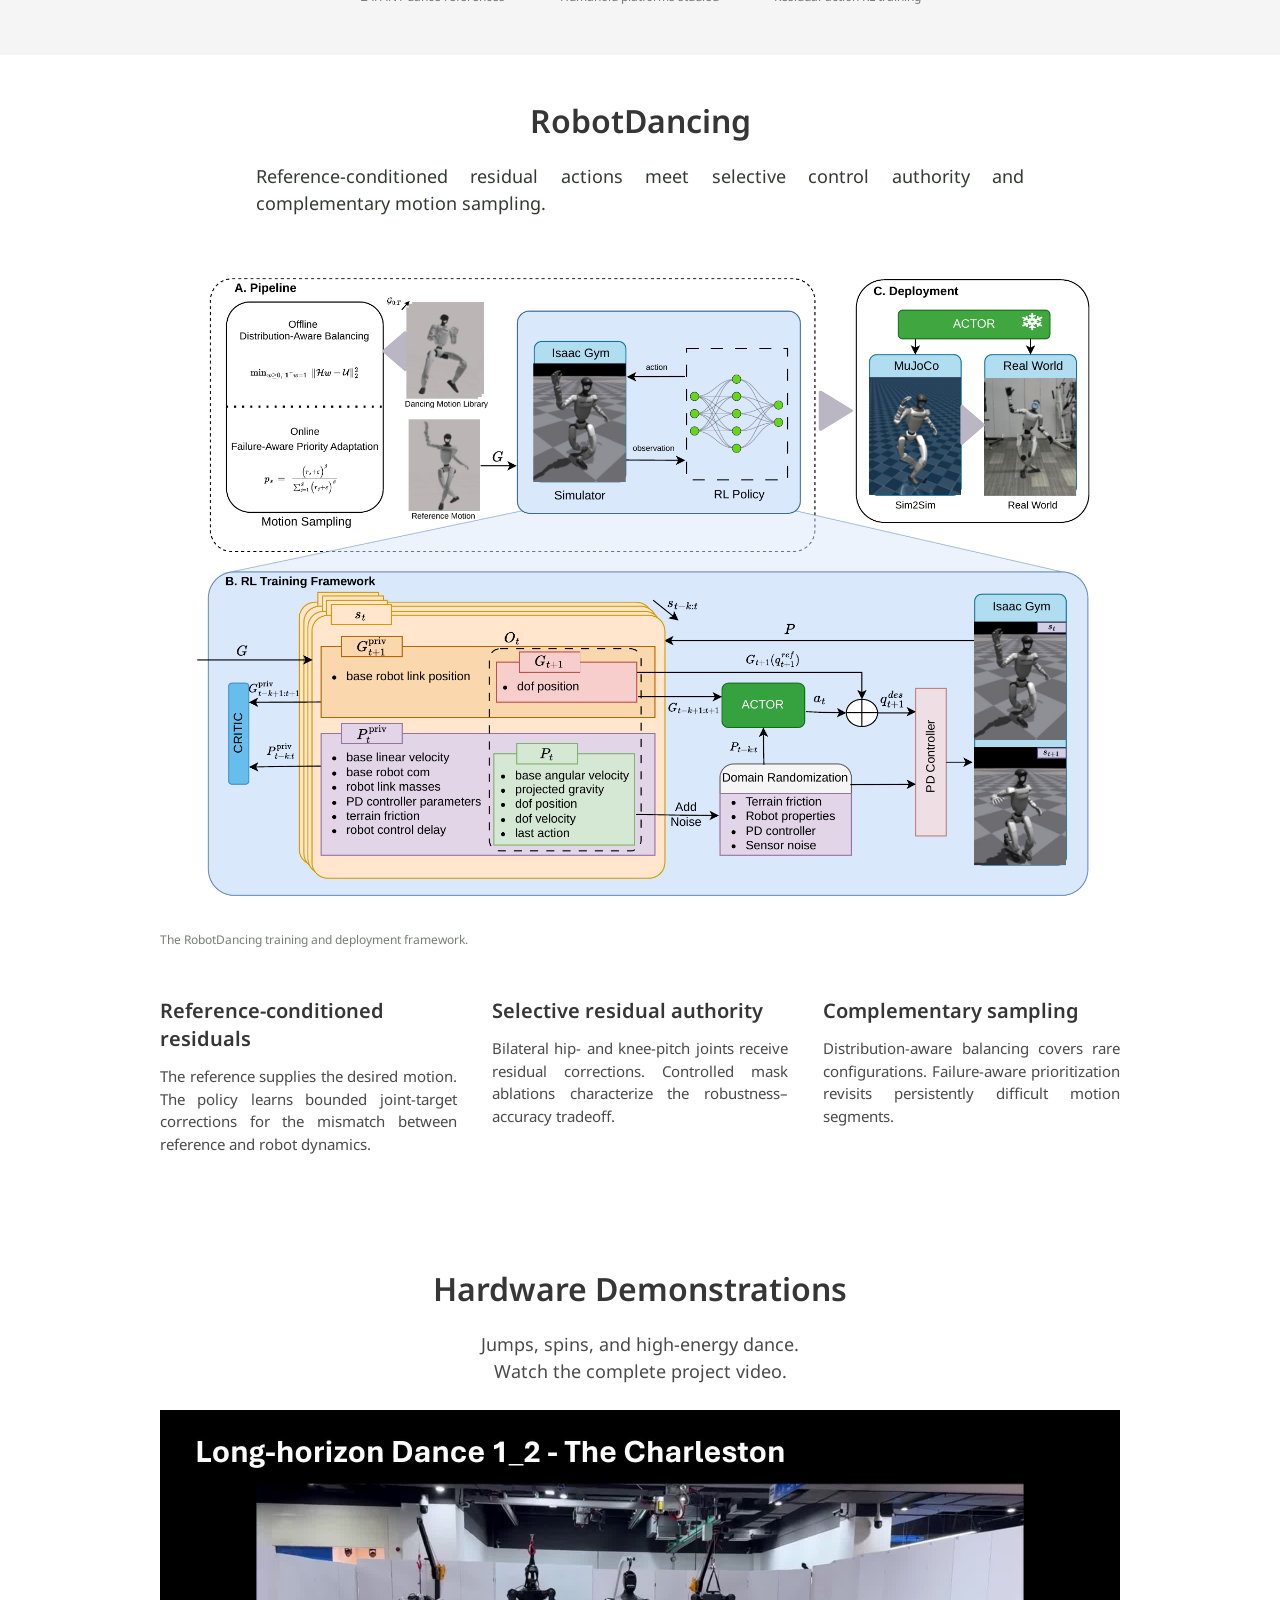
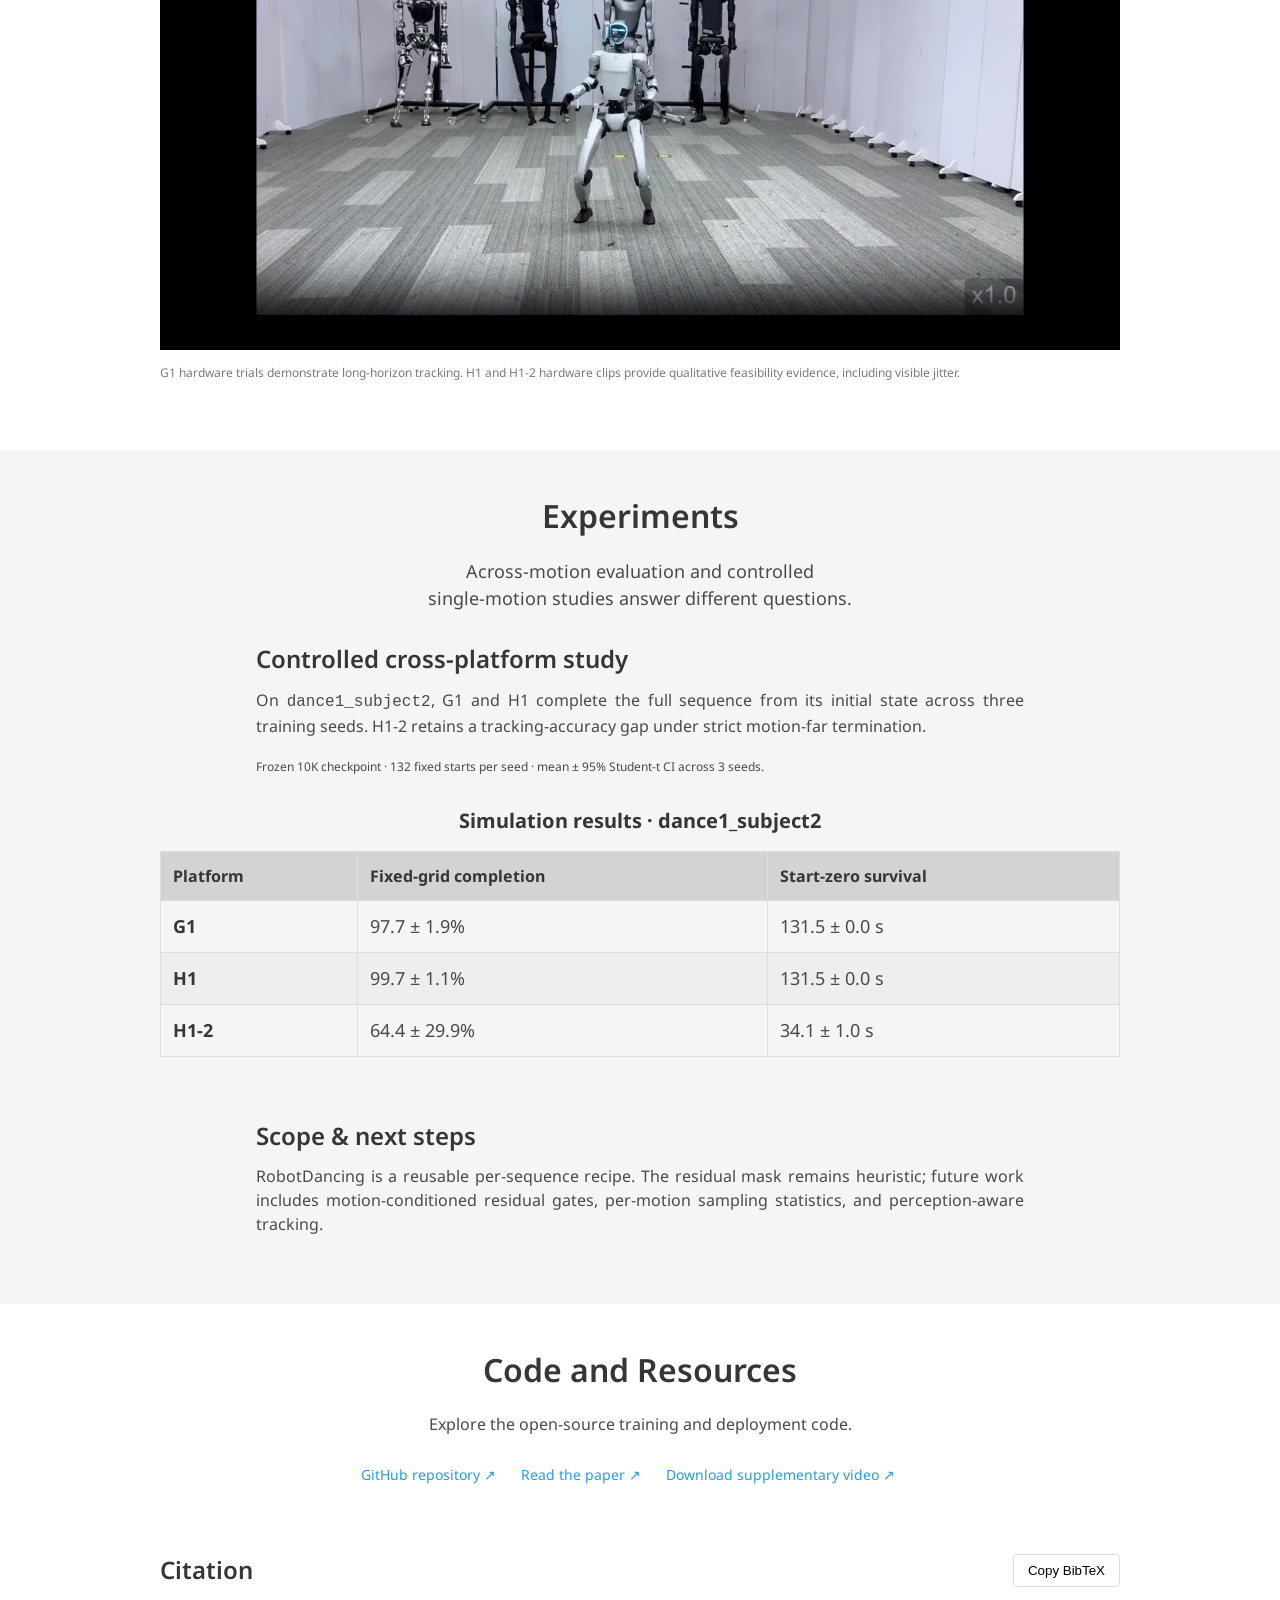
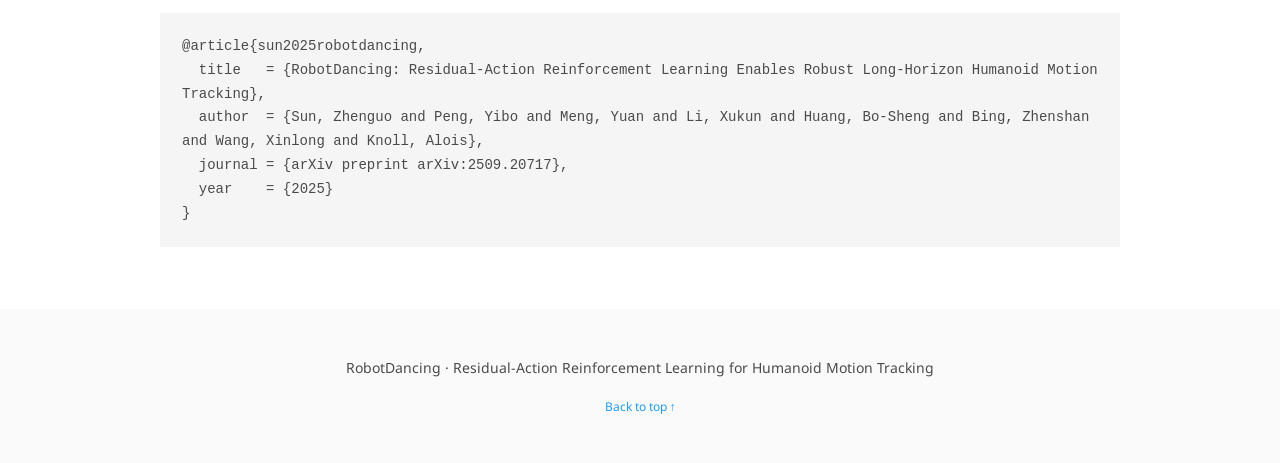
==== commit 83de6c03: "optimize the page" ====
--- a/docs/index.html
+++ b/docs/index.html
@@ -1,20 +1,20 @@
 <!doctype html>
 <html lang="en">
-<head><meta charset="utf-8"><meta name="viewport" content="width=device-width,initial-scale=1"><meta name="description" content="RobotDancing: residual-action reinforcement learning for robust long-horizon humanoid motion tracking."><title>RobotDancing · Humanoid Motion Tracking</title><link rel="stylesheet" href="style.css"></head>
+<head><meta charset="utf-8"><meta name="viewport" content="width=device-width,initial-scale=1"><meta name="description" content="RobotDancing: residual-action reinforcement learning for robust long-horizon humanoid motion tracking."><title>RobotDancing · Humanoid Motion Tracking</title><link href="https://fonts.googleapis.com/css?family=Google+Sans|Noto+Sans|Castoro" rel="stylesheet"><link rel="stylesheet" href="style.css"></head>
 <body>
-<header><a class="brand" href="#">RobotDancing<span class="dot"></span></a><nav aria-label="Main navigation"><a href="#overview">Overview</a><a href="#method">Method</a><a href="#results">Results</a><a href="#video">Video ↗</a></nav></header>
+
 <main>
-<section class="publication" aria-label="Authors and publication"><div class="authors">Zhenguo Sun<sup>1,2,*</sup> · Yibo Peng<sup>2,*</sup> · Yuan Meng<sup>1</sup> · Xukun Li<sup>1</sup> · Bo-Sheng Huang<sup>3</sup><br>Zhenshan Bing<sup>4,†</sup> · Xinlong Wang<sup>2,†</sup> · Alois Knoll<sup>1</sup></div><p class="affiliations"><sup>1</sup> Technical University of Munich &nbsp; <sup>2</sup> Beijing Academy of Artificial Intelligence<br><sup>3</sup> Tsinghua University &nbsp; <sup>4</sup> Nanjing University</p><p class="author-notes">* Equal contribution &nbsp; † Corresponding authors</p><div class="publication-links"><a href="https://arxiv.org/abs/2509.20717" target="_blank" rel="noopener">Paper ↗</a><a href="https://github.com/BAAI-Humanoid/RobotDancing" target="_blank" rel="noopener">Code ↗</a><a href="#citation">Citation ↓</a></div></section>
-<section class="hero"><video autoplay muted loop playsinline poster="assets/hero-poster.jpg" aria-label="G1 humanoid dancing on hardware"><source src="assets/hero.mp4" type="video/mp4"></video><div class="shade"></div><div class="hero-copy"><p class="eyebrow">HUMANOID CONTROL · RESIDUAL REINFORCEMENT LEARNING</p><h1>RobotDancing</h1><p class="subtitle">Residual-Action Reinforcement Learning Enables<br>Robust Long-Horizon Humanoid Motion Tracking</p><div class="actions"><a class="primary" href="#video">▶ Watch the film</a><a href="#method">Explore the method ↓</a></div></div><div class="hero-bottom"><span>Real robots. High-dynamic motion.</span><button id="pause" aria-label="Pause background video">Ⅱ</button><span>UNITREE G1 / H1 / H1-2</span></div></section>
-<section class="intro wrap" id="overview"><div class="section-label">01 / OVERVIEW</div><div><h2>Human motion.<br>Robot dynamics.</h2><p class="lead">A simple residual-action recipe for tracking long, high-energy dance references on humanoid robots.</p><p>Retargeted human motions preserve their kinematic structure, but do not always match a robot's dynamics. RobotDancing learns corrections around reference joint targets, allowing the policy to compensate for actuation, contact, latency, and retargeting errors.</p><p>One policy is trained per reference sequence. A common training and deployment recipe is reused across motions, with morphology-specific robot configurations.</p><div class="facts"><div><strong>8</strong><span>LAFAN1 dance references</span></div><div><strong>3</strong><span>Humanoid platforms studied</span></div><div><strong>1 stage</strong><span>Residual-action RL training</span></div></div></div></section>
-<section class="method" id="method"><div class="wrap"><div class="section-label">02 / METHOD</div><h2>Keep the reference.<br>Learn the correction.</h2><p class="lead narrow">Reference-conditioned residual actions meet selective control authority and complementary motion sampling.</p><figure><img src="assets/framework.png" alt="RobotDancing framework: reference-conditioned policy, residual control and training pipeline" loading="lazy"><figcaption>The RobotDancing training and deployment framework.</figcaption></figure><div class="steps"><article><span>01</span><h3>Reference-conditioned residuals</h3><p>The reference supplies the desired motion. The policy learns bounded joint-target corrections for the mismatch between reference and robot dynamics.</p></article><article><span>02</span><h3>Selective residual authority</h3><p>Bilateral hip- and knee-pitch joints receive residual corrections. Controlled mask ablations characterize the robustness–accuracy tradeoff.</p></article><article><span>03</span><h3>Complementary sampling</h3><p>Distribution-aware balancing covers rare configurations. Failure-aware prioritization revisits persistently difficult motion segments.</p></article></div></div></section>
-<section class="wrap film" id="video"><div class="section-label">03 / HARDWARE</div><div class="section-heading"><h2>From reference to reality.</h2><p>Jumps, spins, and high-energy dance.<br>Watch the complete project video.</p></div><video controls playsinline preload="metadata" poster="assets/poster.jpg"><source src="assets/main-video.mp4" type="video/mp4"></video><p class="caption">G1 hardware trials demonstrate long-horizon tracking. H1 and H1-2 hardware clips provide qualitative feasibility evidence, including visible jitter.</p></section>
-<section class="results" id="results"><div class="wrap"><div class="section-label">04 / EVALUATION</div><div class="section-heading"><h2>Long-horizon reliability.</h2><p>Across-motion evaluation and controlled<br>single-motion studies answer different questions.</p></div><div class="result-layout"><div><h3>Controlled cross-platform study</h3><p>On <code>dance1_subject2</code>, G1 and H1 complete the full sequence from its initial state across three training seeds. H1-2 retains a tracking-accuracy gap under strict motion-far termination.</p><p class="caption">Frozen 10K checkpoint · 132 fixed starts per seed · mean ± 95% Student-t CI across 3 seeds.</p></div><div class="table-scroll"><table><caption>Simulation results · dance1_subject2</caption><thead><tr><th>Platform</th><th>Fixed-grid completion</th><th>Start-zero survival</th></tr></thead><tbody><tr><th>G1</th><td>97.7 ± 1.9%</td><td>131.5 ± 0.0 s</td></tr><tr><th>H1</th><td>99.7 ± 1.1%</td><td>131.5 ± 0.0 s</td></tr><tr><th>H1-2</th><td>64.4 ± 29.9%</td><td>34.1 ± 1.0 s</td></tr></tbody></table></div></div><div class="scope"><h3>Scope & next steps</h3><p>RobotDancing is a reusable per-sequence recipe. The residual mask remains heuristic; future work includes motion-conditioned residual gates, per-motion sampling statistics, and perception-aware tracking.</p></div></div></section>
-<section class="wrap resources"><div class="section-label">05 / RESOURCES</div><h2>Research, made reproducible.</h2><p>Explore the open-source training and deployment code.</p><a href="https://github.com/BAAI-Humanoid/RobotDancing" target="_blank" rel="noopener">GitHub repository ↗</a><a href="https://arxiv.org/abs/2509.20717" target="_blank" rel="noopener">Read the paper ↗</a><a href="assets/main-video.mp4" download>Download supplementary video ↗</a><div class="citation" id="citation"><div class="citation-heading"><h3>Citation</h3><button id="copy-citation" type="button">Copy BibTeX</button></div><pre><code id="bibtex">@article{sun2025robotdancing,
+<section class="publication" aria-label="Authors and publication"><h1 class="publication-title">RobotDancing: Residual-Action Reinforcement Learning Enables Robust Long-Horizon Humanoid Motion Tracking</h1><div class="authors">Zhenguo Sun<sup>1,2,*</sup> · Yibo Peng<sup>2,*</sup> · Yuan Meng<sup>1</sup> · Xukun Li<sup>1</sup> · Bo-Sheng Huang<sup>3</sup><br>Zhenshan Bing<sup>4,†</sup> · Xinlong Wang<sup>2,†</sup> · Alois Knoll<sup>1</sup></div><p class="affiliations"><sup>1</sup> Technical University of Munich &nbsp; <sup>2</sup> Beijing Academy of Artificial Intelligence<br><sup>3</sup> Tsinghua University &nbsp; <sup>4</sup> Nanjing University</p><p class="author-notes">* Equal contribution &nbsp; † Corresponding authors</p><div class="publication-links"><a href="https://arxiv.org/abs/2509.20717" target="_blank" rel="noopener">Paper ↗</a><a href="https://github.com/BAAI-Humanoid/RobotDancing" target="_blank" rel="noopener">Code ↗</a><a href="#citation">Citation ↓</a></div></section>
+<section class="teaser wrap"><video autoplay controls muted loop playsinline poster="assets/hero-poster.jpg" aria-label="G1 humanoid dancing on hardware"><source src="assets/hero.mp4" type="video/mp4"></video><p class="teaser-caption"><strong>RobotDancing</strong> tracks long-horizon, high-dynamic dance motions through reference-conditioned residual control.</p></section>
+<section class="intro wrap" id="overview"><div class="section-label">Abstract</div><div><h2>Abstract</h2><p class="lead">A simple residual-action recipe for tracking long, high-energy dance references on humanoid robots.</p><p>Retargeted human motions preserve their kinematic structure, but do not always match a robot's dynamics. RobotDancing learns corrections around reference joint targets, allowing the policy to compensate for actuation, contact, latency, and retargeting errors.</p><p>One policy is trained per reference sequence. A common training and deployment recipe is reused across motions, with morphology-specific robot configurations.</p><div class="facts"><div><strong>8</strong><span>LAFAN1 dance references</span></div><div><strong>3</strong><span>Humanoid platforms studied</span></div><div><strong>1 stage</strong><span>Residual-action RL training</span></div></div></div></section>
+<section class="method" id="method"><div class="wrap"><div class="section-label">Method</div><h2>RobotDancing</h2><p class="lead narrow">Reference-conditioned residual actions meet selective control authority and complementary motion sampling.</p><figure><img src="assets/framework.png" alt="RobotDancing framework: reference-conditioned policy, residual control and training pipeline" loading="lazy"><figcaption>The RobotDancing training and deployment framework.</figcaption></figure><div class="steps"><article><span>01</span><h3>Reference-conditioned residuals</h3><p>The reference supplies the desired motion. The policy learns bounded joint-target corrections for the mismatch between reference and robot dynamics.</p></article><article><span>02</span><h3>Selective residual authority</h3><p>Bilateral hip- and knee-pitch joints receive residual corrections. Controlled mask ablations characterize the robustness–accuracy tradeoff.</p></article><article><span>03</span><h3>Complementary sampling</h3><p>Distribution-aware balancing covers rare configurations. Failure-aware prioritization revisits persistently difficult motion segments.</p></article></div></div></section>
+<section class="wrap film" id="video"><div class="section-label">Hardware</div><div class="section-heading"><h2>Hardware Demonstrations</h2><p>Jumps, spins, and high-energy dance.<br>Watch the complete project video.</p></div><video controls playsinline preload="metadata" poster="assets/poster.jpg"><source src="assets/main-video.mp4" type="video/mp4"></video><p class="caption">G1 hardware trials demonstrate long-horizon tracking. H1 and H1-2 hardware clips provide qualitative feasibility evidence, including visible jitter.</p></section>
+<section class="results" id="results"><div class="wrap"><div class="section-label">Experiments</div><div class="section-heading"><h2>Experiments</h2><p>Across-motion evaluation and controlled<br>single-motion studies answer different questions.</p></div><div class="result-layout"><div><h3>Controlled cross-platform study</h3><p>On <code>dance1_subject2</code>, G1 and H1 complete the full sequence from its initial state across three training seeds. H1-2 retains a tracking-accuracy gap under strict motion-far termination.</p><p class="caption">Frozen 10K checkpoint · 132 fixed starts per seed · mean ± 95% Student-t CI across 3 seeds.</p></div><div class="table-scroll"><table><caption>Simulation results · dance1_subject2</caption><thead><tr><th>Platform</th><th>Fixed-grid completion</th><th>Start-zero survival</th></tr></thead><tbody><tr><th>G1</th><td>97.7 ± 1.9%</td><td>131.5 ± 0.0 s</td></tr><tr><th>H1</th><td>99.7 ± 1.1%</td><td>131.5 ± 0.0 s</td></tr><tr><th>H1-2</th><td>64.4 ± 29.9%</td><td>34.1 ± 1.0 s</td></tr></tbody></table></div></div><div class="scope"><h3>Scope & next steps</h3><p>RobotDancing is a reusable per-sequence recipe. The residual mask remains heuristic; future work includes motion-conditioned residual gates, per-motion sampling statistics, and perception-aware tracking.</p></div></div></section>
+<section class="wrap resources"><div class="section-label">Resources</div><h2>Code and Resources</h2><p>Explore the open-source training and deployment code.</p><a href="https://github.com/BAAI-Humanoid/RobotDancing" target="_blank" rel="noopener">GitHub repository ↗</a><a href="https://arxiv.org/abs/2509.20717" target="_blank" rel="noopener">Read the paper ↗</a><a href="assets/main-video.mp4" download>Download supplementary video ↗</a><div class="citation" id="citation"><div class="citation-heading"><h3>Citation</h3><button id="copy-citation" type="button">Copy BibTeX</button></div><pre><code id="bibtex">@article{sun2025robotdancing,
   title   = {RobotDancing: Residual-Action Reinforcement Learning Enables Robust Long-Horizon Humanoid Motion Tracking},
   author  = {Sun, Zhenguo and Peng, Yibo and Meng, Yuan and Li, Xukun and Huang, Bo-Sheng and Bing, Zhenshan and Wang, Xinlong and Knoll, Alois},
   journal = {arXiv preprint arXiv:2509.20717},
   year    = {2025}
 }</code></pre><span id="copy-status" role="status" aria-live="polite"></span></div></section>
-</main><footer><a class="brand" href="#">RobotDancing<span class="dot"></span></a><span>Residual actions. Long-horizon motion.</span><a href="#">Back to top ↑</a></footer><script src="script.js"></script>
+</main><footer><p>RobotDancing · Residual-Action Reinforcement Learning for Humanoid Motion Tracking</p><a href="#">Back to top ↑</a></footer><script src="script.js"></script>
 </body></html>
--- a/docs/style.css
+++ b/docs/style.css
@@ -1,2 +1,4 @@
 *{box-sizing:border-box}html{scroll-behavior:smooth;scroll-padding-top:80px}body{margin:0;background:#fff;color:#202321;font-family:Arial,Helvetica,sans-serif;line-height:1.6;letter-spacing:0}a{color:inherit;text-decoration:none}header{height:76px;display:flex;align-items:center;justify-content:space-between;padding:0 5%;border-bottom:1px solid #e6e8e7;background:#fff}.brand{font-size:22px;font-weight:700;display:flex;align-items:center;gap:8px}.dot{width:8px;height:8px;background:#cce657;border-radius:50%}nav{display:flex;gap:30px;font-size:13px}nav a:hover{color:#51711b}.hero{height:min(780px,85vh);min-height:520px;position:relative;background:#242924;color:white;overflow:hidden}.hero>video{position:absolute;width:100%;height:100%;object-fit:cover}.shade{position:absolute;inset:0;background:linear-gradient(0deg,rgba(0,0,0,.7),rgba(0,0,0,.08) 80%)}.hero-copy{position:absolute;left:6%;bottom:120px;right:6%}.eyebrow,.section-label{font-size:11px;font-weight:700;letter-spacing:0;line-height:1.5}.eyebrow{margin-bottom:20px}h1{font-size:86px;line-height:1.04;margin:0 0 22px}h2{font-size:42px;line-height:1.15;margin:0 0 24px}h3{font-size:19px;line-height:1.4;margin:12px 0}p{font-size:15px;color:#626962;margin:0 0 20px}.subtitle{font-size:22px;line-height:1.45;color:white}.actions{display:flex;gap:28px;align-items:center;margin-top:30px;font-size:14px}.primary{padding:12px 20px;background:#d4ee6a;color:#1d2714;border-radius:3px}.hero-bottom{position:absolute;bottom:25px;left:6%;right:6%;display:flex;align-items:center;justify-content:space-between;font-size:11px}.hero-bottom button{background:transparent;color:white;border:1px solid #ffffff80;border-radius:50%;width:36px;height:36px;cursor:pointer}.wrap{width:88%;max-width:1180px;margin:auto;padding:80px 0}.intro{display:grid;grid-template-columns:1fr 2fr;gap:60px}.section-label{color:#61704f;margin-bottom:28px}.lead{font-size:21px;color:#323b32;line-height:1.5}.facts{display:flex;gap:50px;border-top:1px solid #dfe3dd;margin-top:34px;padding-top:25px}.facts strong{display:block;font-size:32px}.facts span{font-size:12px;color:#71776e}.method{background:#f3f5f1}.narrow{max-width:620px}figure{margin:36px 0}figure img{display:block;width:100%;background:#fff}figcaption,.caption{font-size:12px;color:#777e75;margin-top:14px}.steps{display:grid;grid-template-columns:repeat(3,1fr);gap:35px}.steps article{border-top:1px solid #cbd3c5;padding-top:20px}.steps article>span{color:#749033;font-size:13px}.steps p{font-size:14px}.section-heading{display:flex;justify-content:space-between;gap:40px;align-items:center;margin-bottom:25px}.film video{width:100%;display:block;aspect-ratio:16/9;background:#111}.results{background:#202720;color:white}.results h2,.results h3{color:white}.results p{color:#b9c3b6}.results .section-label{color:#c5df89}.result-layout{display:grid;grid-template-columns:1fr 1.2fr;gap:70px;margin-top:45px}table{border-collapse:collapse;width:100%;font-size:14px}caption{text-align:left;color:#bbc6b6;font-size:12px;margin-bottom:15px}th,td{text-align:left;padding:17px 10px;border-bottom:1px solid #465044}thead th{font-size:11px;color:#bdc7b7}td{white-space:nowrap}tbody th{color:#d4ed8d}.scope{border-top:1px solid #465044;margin-top:45px;padding-top:18px}.scope p{max-width:850px}.resources a{display:inline-block;border-bottom:1px solid #b1be9e;margin-right:25px;padding:8px 0;font-size:14px}footer{padding:25px 6%;display:flex;align-items:center;justify-content:space-between;border-top:1px solid #e1e5dc;font-size:12px;color:#61675d}@media(max-width:700px){header{height:64px}.brand{font-size:18px}nav{gap:15px}nav a:first-child{display:none}.hero{min-height:560px;height:80vh}.hero-copy{bottom:105px}h1{font-size:52px}h2{font-size:32px}.subtitle{font-size:18px}.hero-bottom span{max-width:130px}.wrap{padding:52px 0}.intro,.result-layout{grid-template-columns:1fr;gap:15px}.facts{gap:20px}.facts strong{font-size:27px}.steps{grid-template-columns:1fr;gap:15px}.section-heading{display:block}.section-heading p{margin-top:20px}.table-scroll{overflow-x:auto}.resources a{display:block;width:fit-content}footer{gap:20px;flex-wrap:wrap}footer>span{display:none}}@media(prefers-reduced-motion:reduce){html{scroll-behavior:auto}}
 .publication{padding:28px 6% 24px;text-align:center;background:#f7f8f5}.authors{font-size:16px;line-height:1.9;color:#30382d}.authors sup{font-size:10px}.affiliations{font-size:12px;margin:12px 0 5px}.author-notes{font-size:11px;margin-bottom:12px}.publication-links{display:flex;justify-content:center;gap:25px;font-size:13px;font-weight:700}.publication-links a:hover{color:#51711b}.citation{margin-top:48px;scroll-margin-top:30px}.citation-heading{display:flex;align-items:center;justify-content:space-between;gap:15px}.citation-heading button{border:1px solid #b1be9e;background:white;padding:8px 14px;cursor:pointer;border-radius:3px}.citation pre{padding:22px;background:#f3f5f1;overflow:auto;border:1px solid #e0e5da;font-size:13px;line-height:1.7;white-space:pre-wrap;overflow-wrap:anywhere}.citation #copy-status{font-size:12px;color:#51711b}.publication a:focus-visible,button:focus-visible{outline:2px solid #51711b;outline-offset:4px}@media(max-width:700px){.authors{font-size:14px}.publication{padding:22px 6%}.hero{min-height:480px;height:65vh}.citation pre{padding:15px;font-size:12px}}
+/* Academic project layout, matching the LYRA publication-page styling. */
+body{background:white;color:#4a4a4a;font-family:'Noto Sans',Arial,sans-serif;font-size:16px;line-height:1.5}a{color:#209cee}a:hover{color:#1476b8}h1,h2,h3{font-family:'Google Sans','Noto Sans',Arial,sans-serif;color:#363636}.wrap{max-width:960px;width:calc(100% - 48px);padding:48px 0}h2{font-size:32px;line-height:1.125;text-align:center;font-weight:600}h3{font-size:24px;font-weight:600}p{color:#4a4a4a;font-size:16px}.section-label{display:none}.publication{background:white;max-width:960px;width:calc(100% - 48px);margin:auto;padding:48px 0 24px}.publication-title{font-size:48px;line-height:1.125;font-weight:600;margin:0 0 24px}.authors{color:#209cee;font-family:'Google Sans',Arial,sans-serif;font-size:20px;line-height:1.7}.affiliations{font-size:16px}.author-notes{font-size:13px}.publication-links{gap:8px;flex-wrap:wrap}.publication-links a{background:#363636;color:white;padding:9px 21px;border-radius:999px;font-size:16px;font-weight:400}.publication-links a:hover{background:#292929;color:white}.teaser{padding:12px 0 32px}.teaser video{width:100%;display:block;aspect-ratio:16/9;background:#000}.teaser-caption{font-family:'Google Sans',Arial,sans-serif;font-size:20px;text-align:justify;margin:18px 0 0}.intro{display:block;max-width:none;width:100%;background:#f5f5f5;padding:48px 24px}.intro>div:last-child{max-width:768px;margin:auto}.intro p{text-align:justify}.lead{font-size:18px}.facts{justify-content:center;border:0;text-align:center;padding:0;gap:55px}.facts strong{font-size:28px}.method{background:white}.method .lead{max-width:768px;margin:0 auto 24px;text-align:justify}.steps article{border:0;padding:0}.steps article>span{display:none}.steps h3{font-size:20px}.steps p{text-align:justify;font-size:15px}.section-heading{display:block;text-align:center;margin-bottom:25px}.section-heading p{font-size:18px}.results{background:#f5f5f5;color:#4a4a4a}.results h2,.results h3{color:#363636}.results p{color:#4a4a4a}.result-layout{display:block;margin-top:30px}.result-layout>div:first-child{max-width:768px;margin:0 auto 30px}.result-layout p{text-align:justify}table{font-size:18px}th,td{padding:12px;border:1px solid #ddd}thead th{background:#d3d3d3;color:#363636;font-size:16px}tbody th{color:#363636}tbody tr:nth-child(even){background:#eee}caption{color:#363636;font-size:20px;font-weight:bold;text-align:center}.scope{border:0;max-width:768px;margin:32px auto 0}.scope p{text-align:justify}.resources{text-align:center}.resources>a{border:0;color:#209cee}.citation{text-align:left}.citation pre{background:#f5f5f5;border:0;font-size:14px}.citation-heading button{border-color:#ddd;border-radius:4px}footer{display:block;background:#fafafa;text-align:center;padding:48px 24px;border:0}footer p{font-size:14px}@media(max-width:700px){.publication-title{font-size:32px}.publication{padding:32px 0 20px}.authors{font-size:18px}.affiliations{font-size:14px}.wrap{width:calc(100% - 32px);padding:32px 0}.intro{width:100%;padding:32px 20px}h2{font-size:28px}.facts{gap:22px}.facts strong{font-size:23px}.teaser-caption{font-size:17px}.resources>a{display:inline-block}table{font-size:14px}thead th{font-size:13px}.citation pre{font-size:12px}}
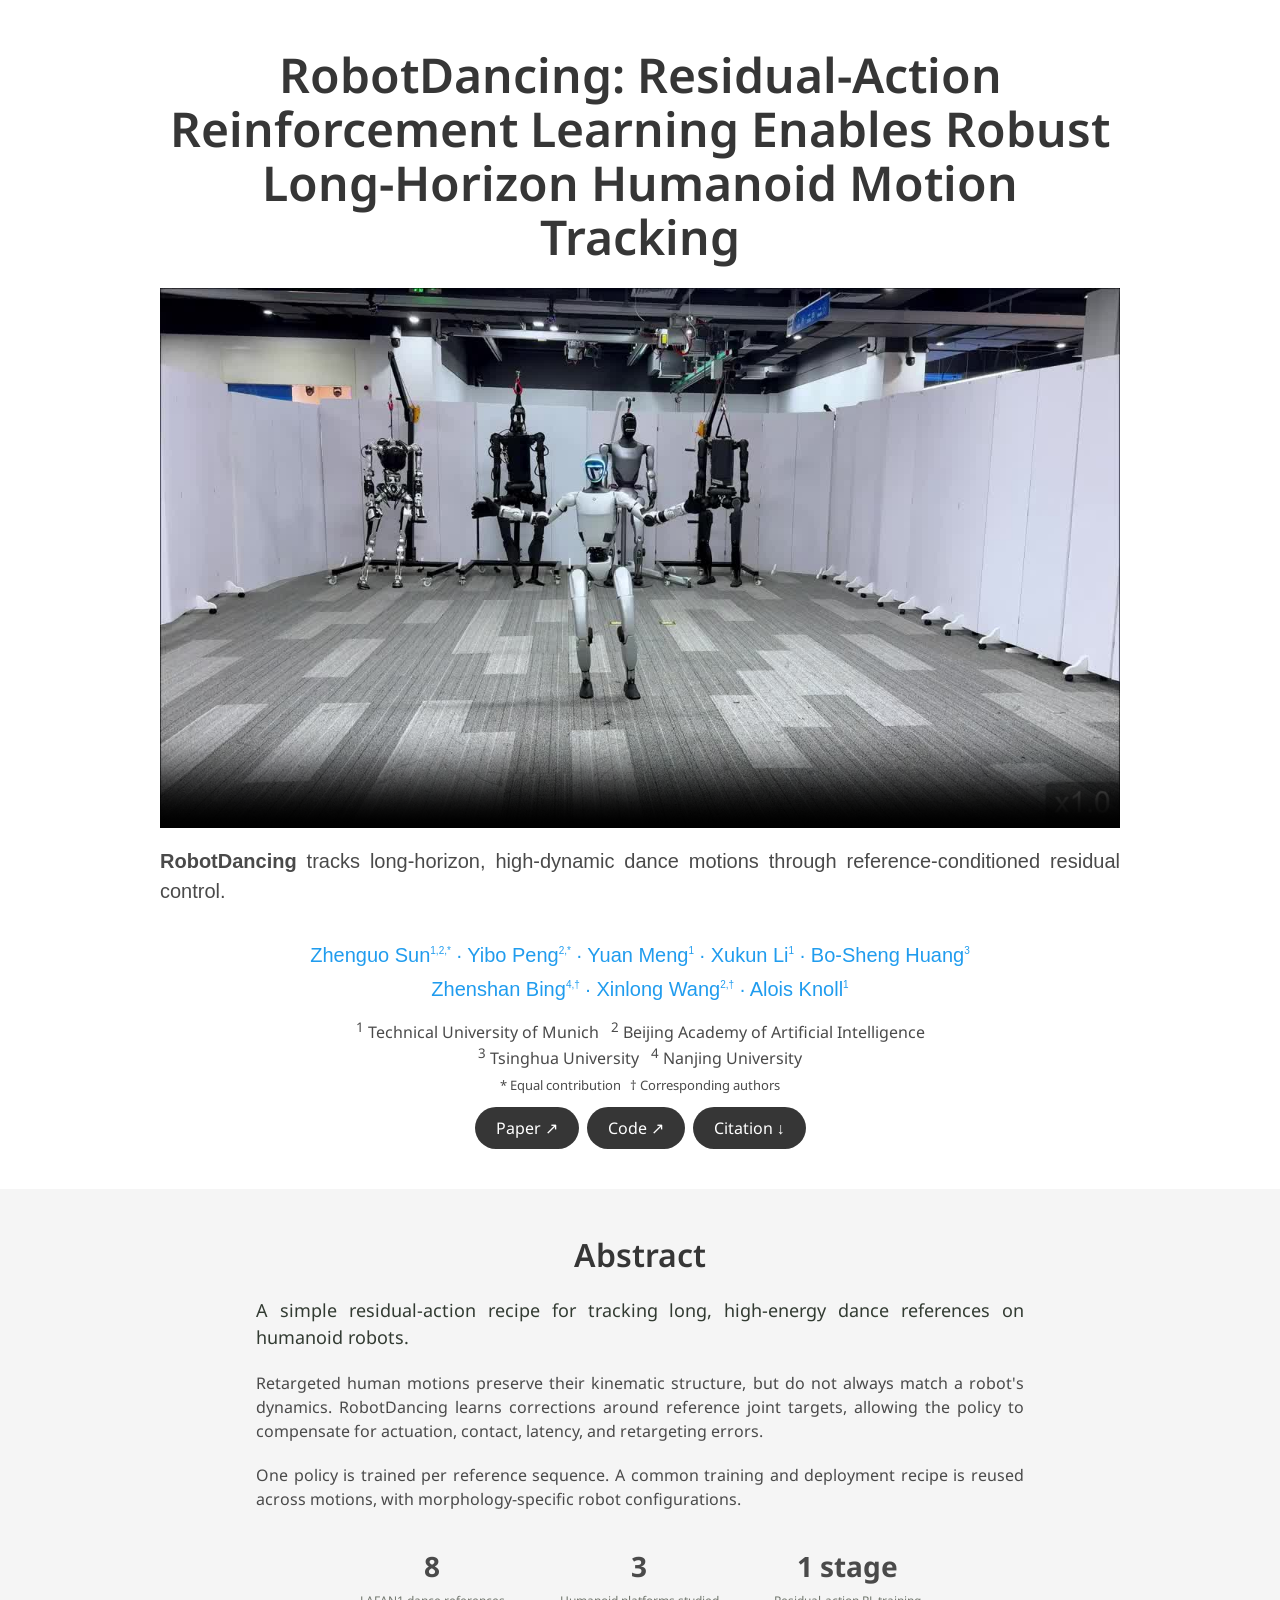
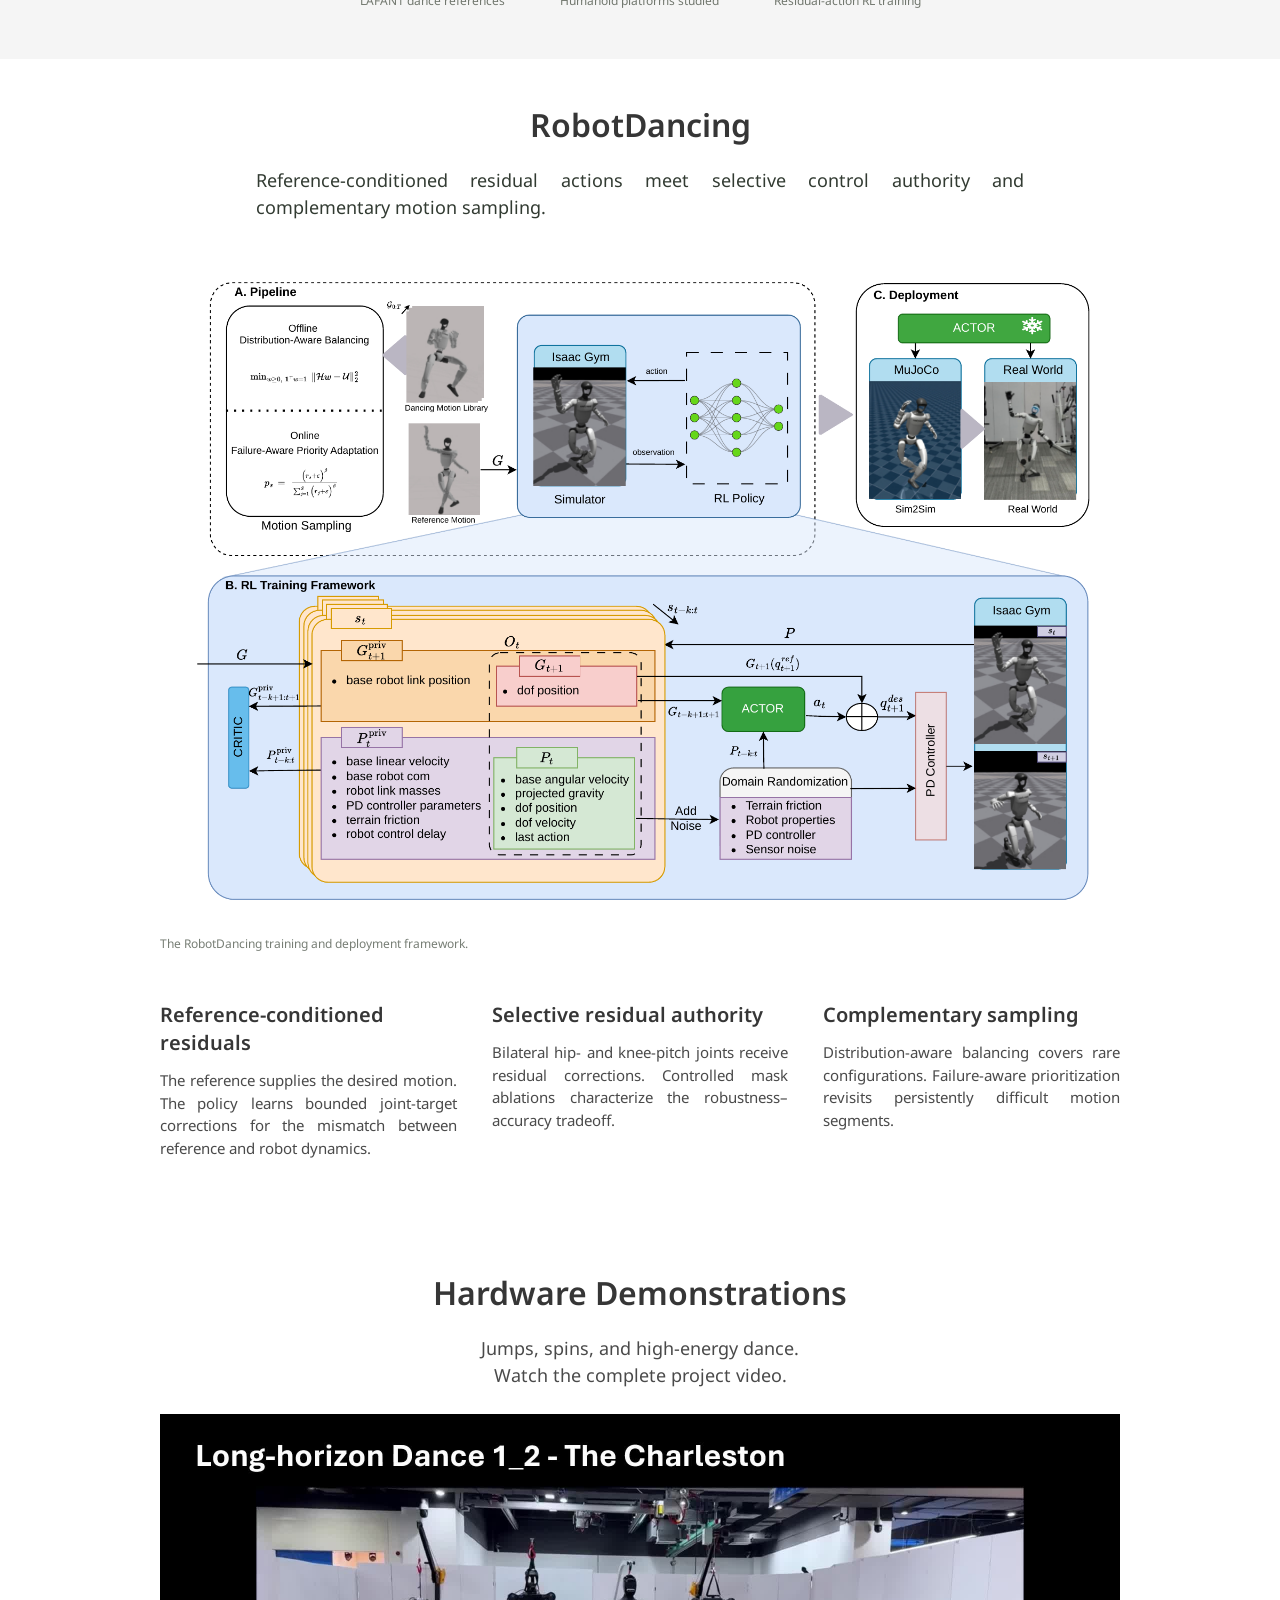
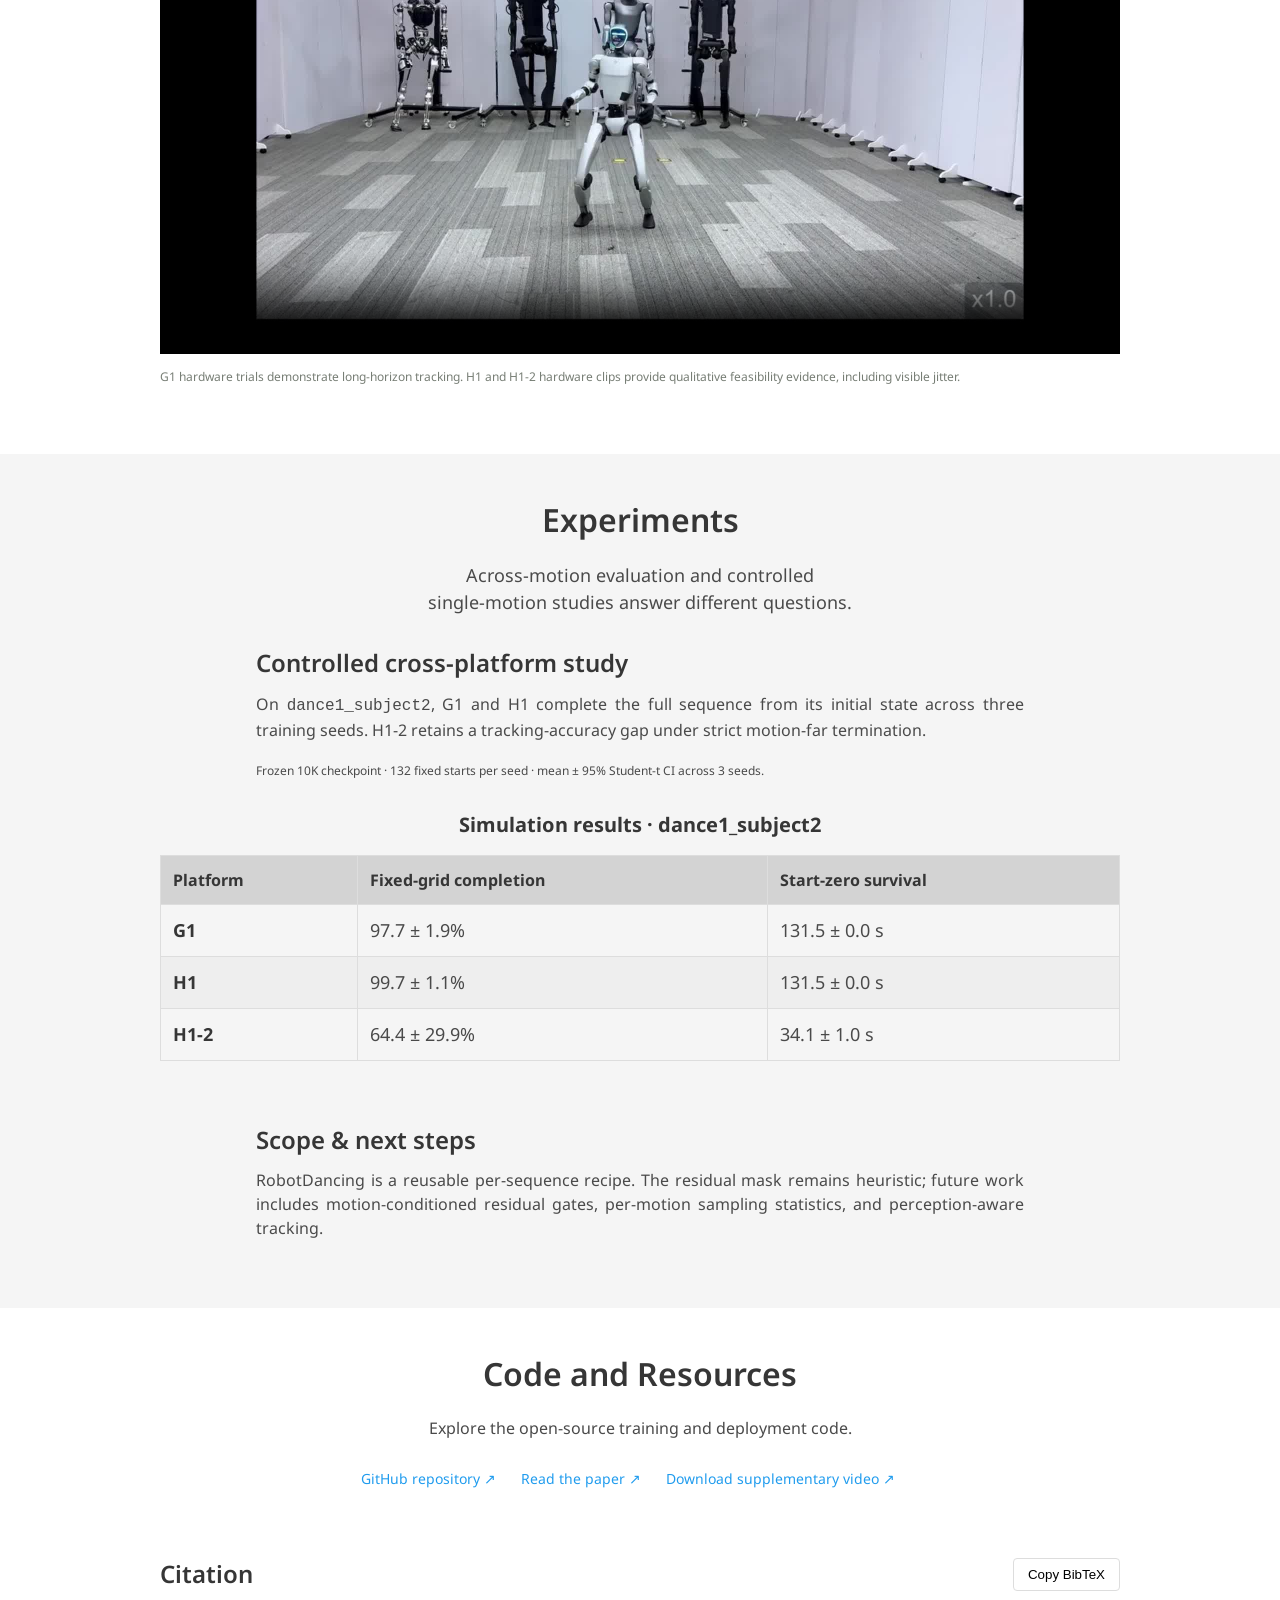
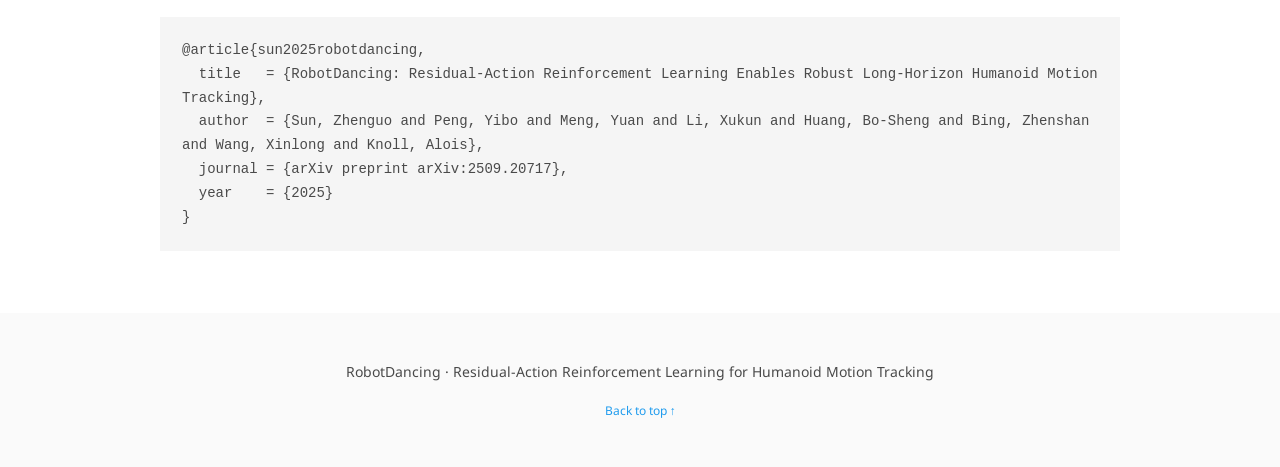
==== commit d7708ea3: "optimize the page" ====
--- a/docs/index.html
+++ b/docs/index.html
@@ -4,8 +4,9 @@
 <body>
 
 <main>
-<section class="publication" aria-label="Authors and publication"><h1 class="publication-title">RobotDancing: Residual-Action Reinforcement Learning Enables Robust Long-Horizon Humanoid Motion Tracking</h1><div class="authors">Zhenguo Sun<sup>1,2,*</sup> · Yibo Peng<sup>2,*</sup> · Yuan Meng<sup>1</sup> · Xukun Li<sup>1</sup> · Bo-Sheng Huang<sup>3</sup><br>Zhenshan Bing<sup>4,†</sup> · Xinlong Wang<sup>2,†</sup> · Alois Knoll<sup>1</sup></div><p class="affiliations"><sup>1</sup> Technical University of Munich &nbsp; <sup>2</sup> Beijing Academy of Artificial Intelligence<br><sup>3</sup> Tsinghua University &nbsp; <sup>4</sup> Nanjing University</p><p class="author-notes">* Equal contribution &nbsp; † Corresponding authors</p><div class="publication-links"><a href="https://arxiv.org/abs/2509.20717" target="_blank" rel="noopener">Paper ↗</a><a href="https://github.com/BAAI-Humanoid/RobotDancing" target="_blank" rel="noopener">Code ↗</a><a href="#citation">Citation ↓</a></div></section>
+<section class="publication publication-header" aria-label="Publication title"><h1 class="publication-title">RobotDancing: Residual-Action Reinforcement Learning Enables Robust Long-Horizon Humanoid Motion Tracking</h1></section>
 <section class="teaser wrap"><video autoplay controls muted loop playsinline poster="assets/hero-poster.jpg" aria-label="G1 humanoid dancing on hardware"><source src="assets/hero.mp4" type="video/mp4"></video><p class="teaser-caption"><strong>RobotDancing</strong> tracks long-horizon, high-dynamic dance motions through reference-conditioned residual control.</p></section>
+<section class="publication author-details" aria-label="Authors and publication"><div class="authors">Zhenguo Sun<sup>1,2,*</sup> · Yibo Peng<sup>2,*</sup> · Yuan Meng<sup>1</sup> · Xukun Li<sup>1</sup> · Bo-Sheng Huang<sup>3</sup><br>Zhenshan Bing<sup>4,†</sup> · Xinlong Wang<sup>2,†</sup> · Alois Knoll<sup>1</sup></div><p class="affiliations"><sup>1</sup> Technical University of Munich &nbsp; <sup>2</sup> Beijing Academy of Artificial Intelligence<br><sup>3</sup> Tsinghua University &nbsp; <sup>4</sup> Nanjing University</p><p class="author-notes">* Equal contribution &nbsp; † Corresponding authors</p><div class="publication-links"><a href="https://arxiv.org/abs/2509.20717" target="_blank" rel="noopener">Paper ↗</a><a href="https://github.com/BAAI-Humanoid/RobotDancing" target="_blank" rel="noopener">Code ↗</a><a href="#citation">Citation ↓</a></div></section>
 <section class="intro wrap" id="overview"><div class="section-label">Abstract</div><div><h2>Abstract</h2><p class="lead">A simple residual-action recipe for tracking long, high-energy dance references on humanoid robots.</p><p>Retargeted human motions preserve their kinematic structure, but do not always match a robot's dynamics. RobotDancing learns corrections around reference joint targets, allowing the policy to compensate for actuation, contact, latency, and retargeting errors.</p><p>One policy is trained per reference sequence. A common training and deployment recipe is reused across motions, with morphology-specific robot configurations.</p><div class="facts"><div><strong>8</strong><span>LAFAN1 dance references</span></div><div><strong>3</strong><span>Humanoid platforms studied</span></div><div><strong>1 stage</strong><span>Residual-action RL training</span></div></div></div></section>
 <section class="method" id="method"><div class="wrap"><div class="section-label">Method</div><h2>RobotDancing</h2><p class="lead narrow">Reference-conditioned residual actions meet selective control authority and complementary motion sampling.</p><figure><img src="assets/framework.png" alt="RobotDancing framework: reference-conditioned policy, residual control and training pipeline" loading="lazy"><figcaption>The RobotDancing training and deployment framework.</figcaption></figure><div class="steps"><article><span>01</span><h3>Reference-conditioned residuals</h3><p>The reference supplies the desired motion. The policy learns bounded joint-target corrections for the mismatch between reference and robot dynamics.</p></article><article><span>02</span><h3>Selective residual authority</h3><p>Bilateral hip- and knee-pitch joints receive residual corrections. Controlled mask ablations characterize the robustness–accuracy tradeoff.</p></article><article><span>03</span><h3>Complementary sampling</h3><p>Distribution-aware balancing covers rare configurations. Failure-aware prioritization revisits persistently difficult motion segments.</p></article></div></div></section>
 <section class="wrap film" id="video"><div class="section-label">Hardware</div><div class="section-heading"><h2>Hardware Demonstrations</h2><p>Jumps, spins, and high-energy dance.<br>Watch the complete project video.</p></div><video controls playsinline preload="metadata" poster="assets/poster.jpg"><source src="assets/main-video.mp4" type="video/mp4"></video><p class="caption">G1 hardware trials demonstrate long-horizon tracking. H1 and H1-2 hardware clips provide qualitative feasibility evidence, including visible jitter.</p></section>
--- a/docs/style.css
+++ b/docs/style.css
@@ -2,3 +2,4 @@
 .publication{padding:28px 6% 24px;text-align:center;background:#f7f8f5}.authors{font-size:16px;line-height:1.9;color:#30382d}.authors sup{font-size:10px}.affiliations{font-size:12px;margin:12px 0 5px}.author-notes{font-size:11px;margin-bottom:12px}.publication-links{display:flex;justify-content:center;gap:25px;font-size:13px;font-weight:700}.publication-links a:hover{color:#51711b}.citation{margin-top:48px;scroll-margin-top:30px}.citation-heading{display:flex;align-items:center;justify-content:space-between;gap:15px}.citation-heading button{border:1px solid #b1be9e;background:white;padding:8px 14px;cursor:pointer;border-radius:3px}.citation pre{padding:22px;background:#f3f5f1;overflow:auto;border:1px solid #e0e5da;font-size:13px;line-height:1.7;white-space:pre-wrap;overflow-wrap:anywhere}.citation #copy-status{font-size:12px;color:#51711b}.publication a:focus-visible,button:focus-visible{outline:2px solid #51711b;outline-offset:4px}@media(max-width:700px){.authors{font-size:14px}.publication{padding:22px 6%}.hero{min-height:480px;height:65vh}.citation pre{padding:15px;font-size:12px}}
 /* Academic project layout, matching the LYRA publication-page styling. */
 body{background:white;color:#4a4a4a;font-family:'Noto Sans',Arial,sans-serif;font-size:16px;line-height:1.5}a{color:#209cee}a:hover{color:#1476b8}h1,h2,h3{font-family:'Google Sans','Noto Sans',Arial,sans-serif;color:#363636}.wrap{max-width:960px;width:calc(100% - 48px);padding:48px 0}h2{font-size:32px;line-height:1.125;text-align:center;font-weight:600}h3{font-size:24px;font-weight:600}p{color:#4a4a4a;font-size:16px}.section-label{display:none}.publication{background:white;max-width:960px;width:calc(100% - 48px);margin:auto;padding:48px 0 24px}.publication-title{font-size:48px;line-height:1.125;font-weight:600;margin:0 0 24px}.authors{color:#209cee;font-family:'Google Sans',Arial,sans-serif;font-size:20px;line-height:1.7}.affiliations{font-size:16px}.author-notes{font-size:13px}.publication-links{gap:8px;flex-wrap:wrap}.publication-links a{background:#363636;color:white;padding:9px 21px;border-radius:999px;font-size:16px;font-weight:400}.publication-links a:hover{background:#292929;color:white}.teaser{padding:12px 0 32px}.teaser video{width:100%;display:block;aspect-ratio:16/9;background:#000}.teaser-caption{font-family:'Google Sans',Arial,sans-serif;font-size:20px;text-align:justify;margin:18px 0 0}.intro{display:block;max-width:none;width:100%;background:#f5f5f5;padding:48px 24px}.intro>div:last-child{max-width:768px;margin:auto}.intro p{text-align:justify}.lead{font-size:18px}.facts{justify-content:center;border:0;text-align:center;padding:0;gap:55px}.facts strong{font-size:28px}.method{background:white}.method .lead{max-width:768px;margin:0 auto 24px;text-align:justify}.steps article{border:0;padding:0}.steps article>span{display:none}.steps h3{font-size:20px}.steps p{text-align:justify;font-size:15px}.section-heading{display:block;text-align:center;margin-bottom:25px}.section-heading p{font-size:18px}.results{background:#f5f5f5;color:#4a4a4a}.results h2,.results h3{color:#363636}.results p{color:#4a4a4a}.result-layout{display:block;margin-top:30px}.result-layout>div:first-child{max-width:768px;margin:0 auto 30px}.result-layout p{text-align:justify}table{font-size:18px}th,td{padding:12px;border:1px solid #ddd}thead th{background:#d3d3d3;color:#363636;font-size:16px}tbody th{color:#363636}tbody tr:nth-child(even){background:#eee}caption{color:#363636;font-size:20px;font-weight:bold;text-align:center}.scope{border:0;max-width:768px;margin:32px auto 0}.scope p{text-align:justify}.resources{text-align:center}.resources>a{border:0;color:#209cee}.citation{text-align:left}.citation pre{background:#f5f5f5;border:0;font-size:14px}.citation-heading button{border-color:#ddd;border-radius:4px}footer{display:block;background:#fafafa;text-align:center;padding:48px 24px;border:0}footer p{font-size:14px}@media(max-width:700px){.publication-title{font-size:32px}.publication{padding:32px 0 20px}.authors{font-size:18px}.affiliations{font-size:14px}.wrap{width:calc(100% - 32px);padding:32px 0}.intro{width:100%;padding:32px 20px}h2{font-size:28px}.facts{gap:22px}.facts strong{font-size:23px}.teaser-caption{font-size:17px}.resources>a{display:inline-block}table{font-size:14px}thead th{font-size:13px}.citation pre{font-size:12px}}
+.publication-header{padding-bottom:12px}.publication-header .publication-title{margin-bottom:0}.author-details{padding-top:0;padding-bottom:40px}@media(max-width:700px){.publication-header{padding-bottom:12px}.author-details{padding-top:0;padding-bottom:32px}}
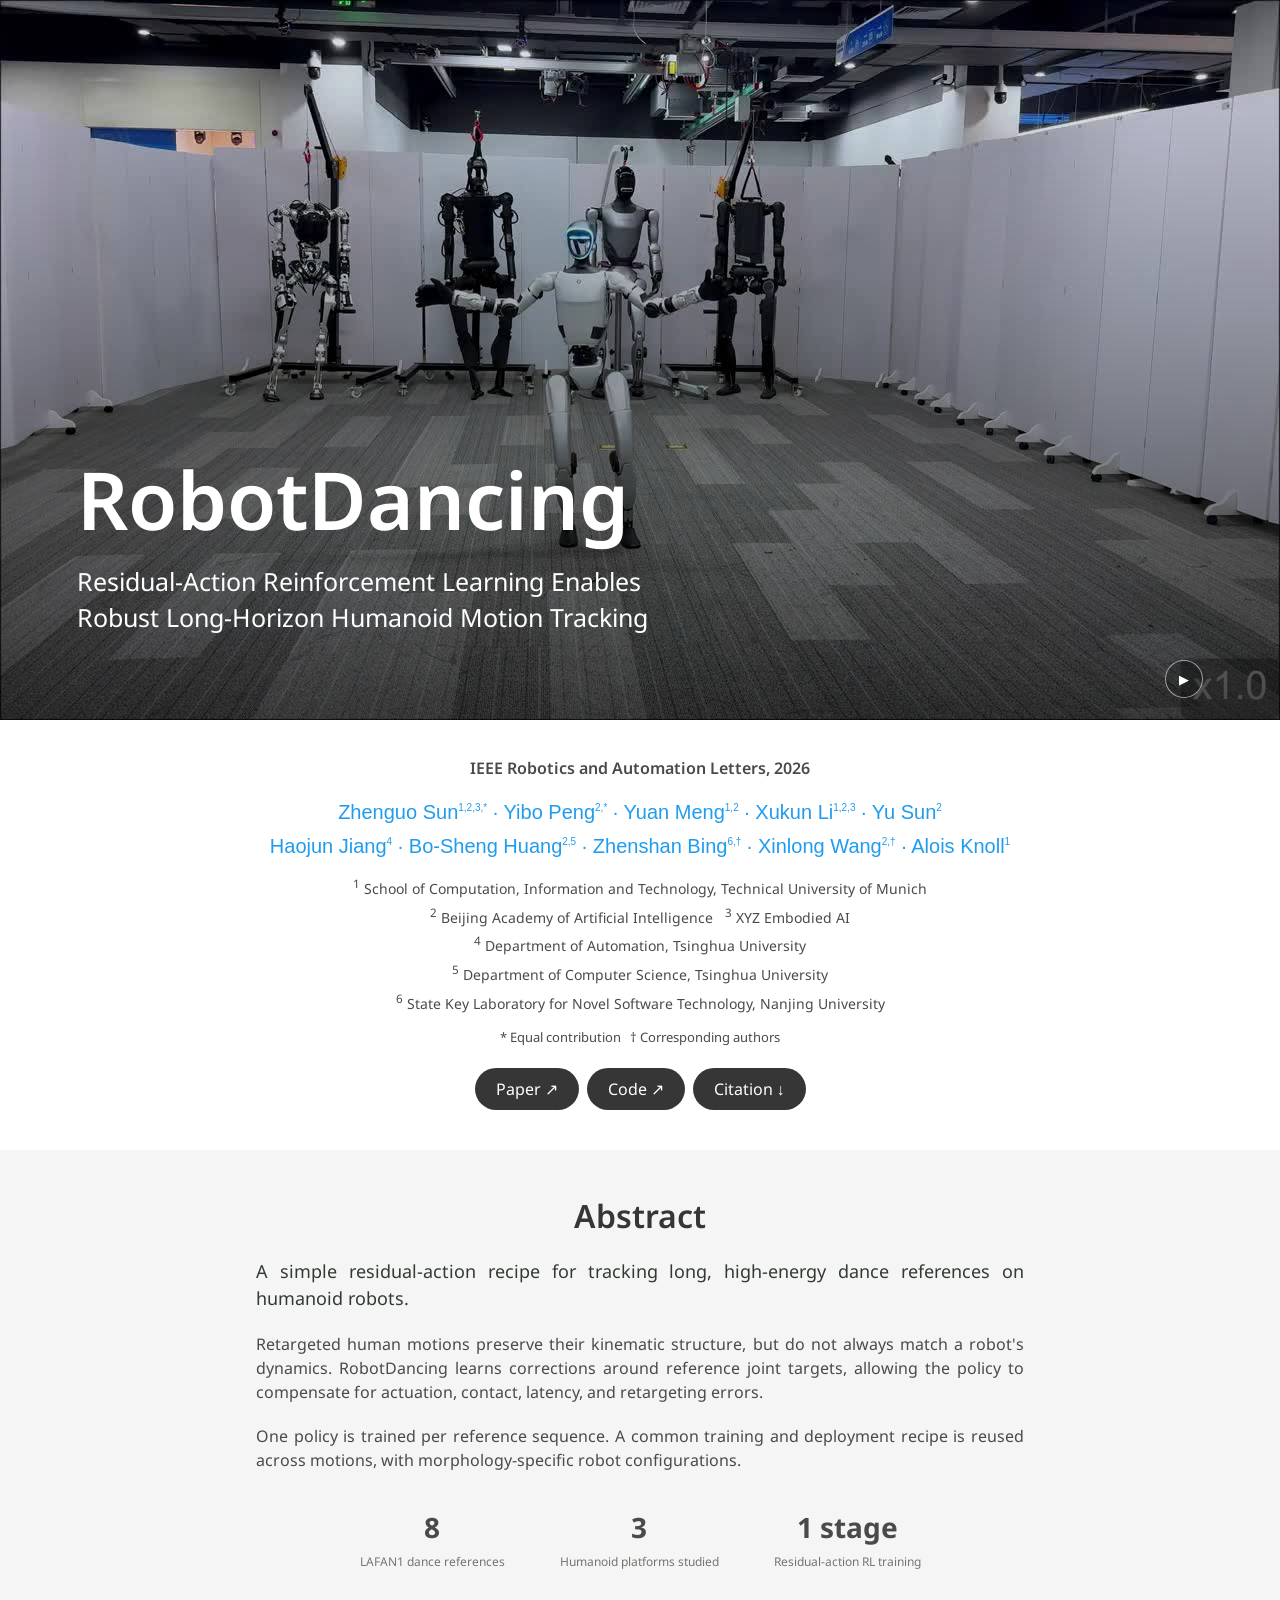
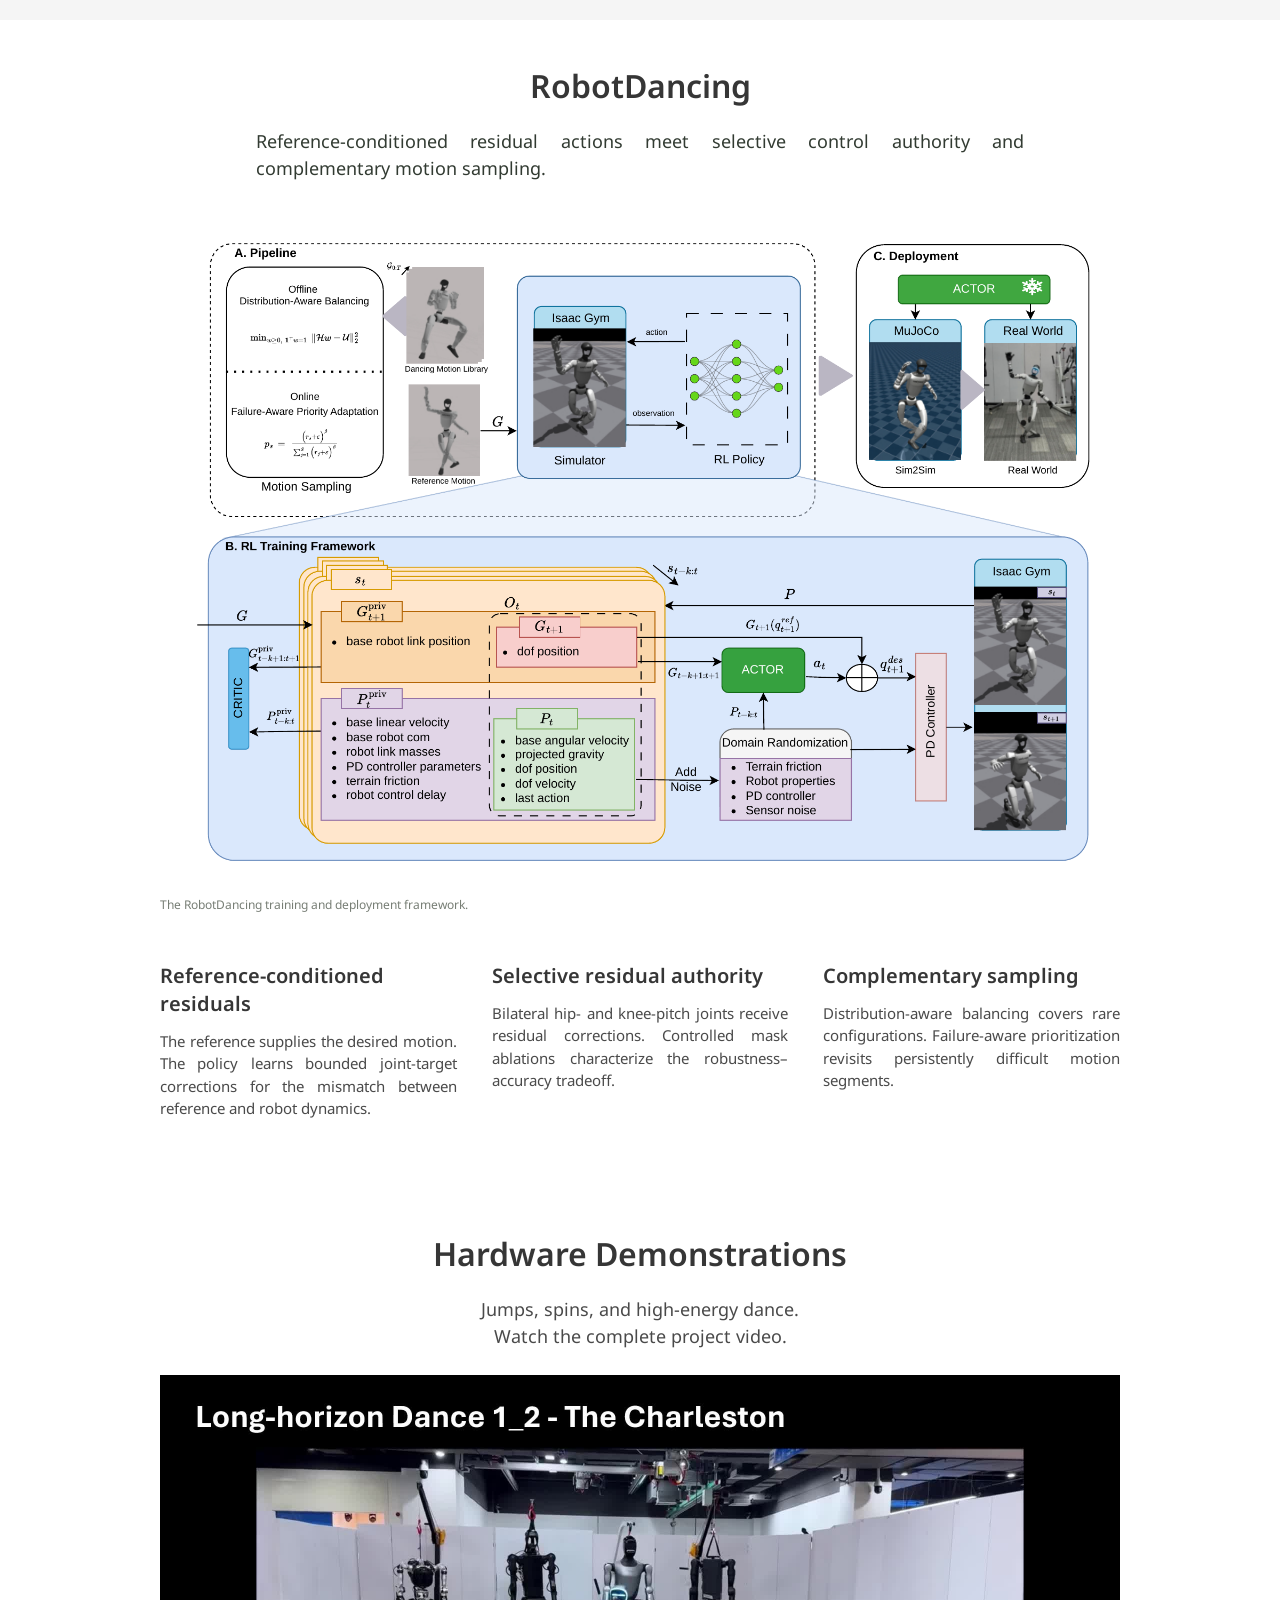
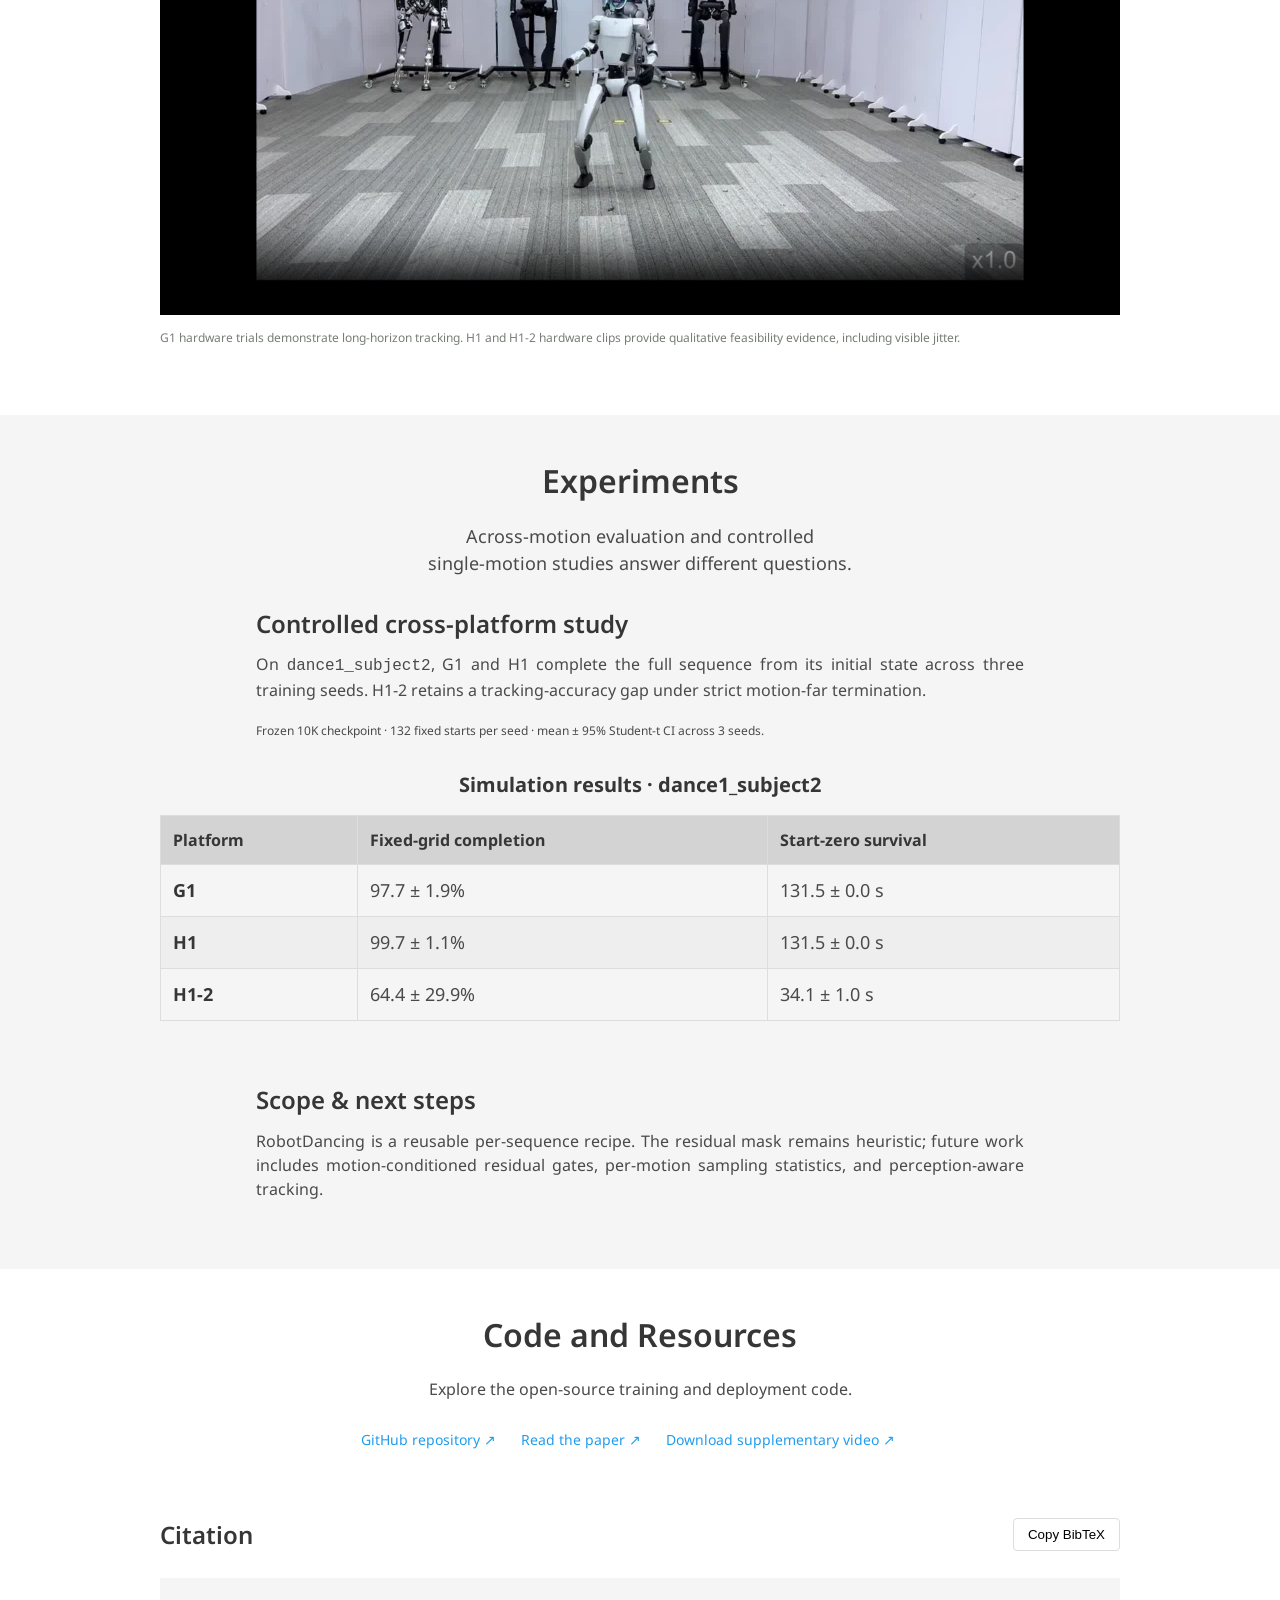
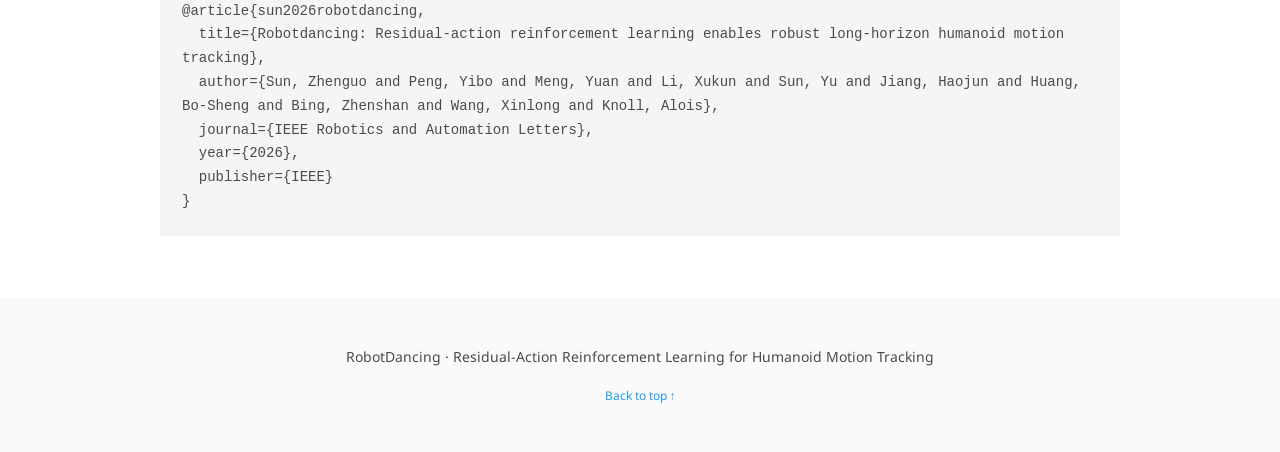
==== commit c858bd39: "citation and author information" ====
--- a/docs/index.html
+++ b/docs/index.html
@@ -4,18 +4,18 @@
 <body>
 
 <main>
-<section class="publication publication-header" aria-label="Publication title"><h1 class="publication-title">RobotDancing: Residual-Action Reinforcement Learning Enables Robust Long-Horizon Humanoid Motion Tracking</h1></section>
-<section class="teaser wrap"><video autoplay controls muted loop playsinline poster="assets/hero-poster.jpg" aria-label="G1 humanoid dancing on hardware"><source src="assets/hero.mp4" type="video/mp4"></video><p class="teaser-caption"><strong>RobotDancing</strong> tracks long-horizon, high-dynamic dance motions through reference-conditioned residual control.</p></section>
-<section class="publication author-details" aria-label="Authors and publication"><div class="authors">Zhenguo Sun<sup>1,2,*</sup> · Yibo Peng<sup>2,*</sup> · Yuan Meng<sup>1</sup> · Xukun Li<sup>1</sup> · Bo-Sheng Huang<sup>3</sup><br>Zhenshan Bing<sup>4,†</sup> · Xinlong Wang<sup>2,†</sup> · Alois Knoll<sup>1</sup></div><p class="affiliations"><sup>1</sup> Technical University of Munich &nbsp; <sup>2</sup> Beijing Academy of Artificial Intelligence<br><sup>3</sup> Tsinghua University &nbsp; <sup>4</sup> Nanjing University</p><p class="author-notes">* Equal contribution &nbsp; † Corresponding authors</p><div class="publication-links"><a href="https://arxiv.org/abs/2509.20717" target="_blank" rel="noopener">Paper ↗</a><a href="https://github.com/BAAI-Humanoid/RobotDancing" target="_blank" rel="noopener">Code ↗</a><a href="#citation">Citation ↓</a></div></section>
+<section class="title-hero" aria-label="RobotDancing project"><video autoplay muted loop playsinline poster="assets/hero-poster.jpg" aria-label="G1 humanoid dancing on hardware"><source src="assets/hero.mp4" type="video/mp4"></video><div class="title-shade"></div><div class="title-copy"><h1>RobotDancing</h1><p>Residual-Action Reinforcement Learning Enables<br>Robust Long-Horizon Humanoid Motion Tracking</p></div><button id="pause" type="button" aria-label="Pause background video" title="Pause background video">Ⅱ</button></section>
+<section class="publication author-details" aria-label="Authors and publication"><p class="venue">IEEE Robotics and Automation Letters, 2026</p><div class="authors">Zhenguo Sun<sup>1,2,3,*</sup> · Yibo Peng<sup>2,*</sup> · Yuan Meng<sup>1,2</sup> · Xukun Li<sup>1,2,3</sup> · Yu Sun<sup>2</sup><br>Haojun Jiang<sup>4</sup> · Bo-Sheng Huang<sup>2,5</sup> · Zhenshan Bing<sup>6,†</sup> · Xinlong Wang<sup>2,†</sup> · Alois Knoll<sup>1</sup></div><div class="affiliations"><p><sup>1</sup> School of Computation, Information and Technology, Technical University of Munich</p><p><sup>2</sup> Beijing Academy of Artificial Intelligence &nbsp; <sup>3</sup> XYZ Embodied AI</p><p><sup>4</sup> Department of Automation, Tsinghua University</p><p><sup>5</sup> Department of Computer Science, Tsinghua University</p><p><sup>6</sup> State Key Laboratory for Novel Software Technology, Nanjing University</p></div><p class="author-notes">* Equal contribution &nbsp; † Corresponding authors</p><div class="publication-links"><a href="https://ieeexplore.ieee.org/document/11652927" target="_blank" rel="noopener">Paper ↗</a><a href="https://github.com/BAAI-Humanoid/RobotDancing" target="_blank" rel="noopener">Code ↗</a><a href="#citation">Citation ↓</a></div></section>
 <section class="intro wrap" id="overview"><div class="section-label">Abstract</div><div><h2>Abstract</h2><p class="lead">A simple residual-action recipe for tracking long, high-energy dance references on humanoid robots.</p><p>Retargeted human motions preserve their kinematic structure, but do not always match a robot's dynamics. RobotDancing learns corrections around reference joint targets, allowing the policy to compensate for actuation, contact, latency, and retargeting errors.</p><p>One policy is trained per reference sequence. A common training and deployment recipe is reused across motions, with morphology-specific robot configurations.</p><div class="facts"><div><strong>8</strong><span>LAFAN1 dance references</span></div><div><strong>3</strong><span>Humanoid platforms studied</span></div><div><strong>1 stage</strong><span>Residual-action RL training</span></div></div></div></section>
 <section class="method" id="method"><div class="wrap"><div class="section-label">Method</div><h2>RobotDancing</h2><p class="lead narrow">Reference-conditioned residual actions meet selective control authority and complementary motion sampling.</p><figure><img src="assets/framework.png" alt="RobotDancing framework: reference-conditioned policy, residual control and training pipeline" loading="lazy"><figcaption>The RobotDancing training and deployment framework.</figcaption></figure><div class="steps"><article><span>01</span><h3>Reference-conditioned residuals</h3><p>The reference supplies the desired motion. The policy learns bounded joint-target corrections for the mismatch between reference and robot dynamics.</p></article><article><span>02</span><h3>Selective residual authority</h3><p>Bilateral hip- and knee-pitch joints receive residual corrections. Controlled mask ablations characterize the robustness–accuracy tradeoff.</p></article><article><span>03</span><h3>Complementary sampling</h3><p>Distribution-aware balancing covers rare configurations. Failure-aware prioritization revisits persistently difficult motion segments.</p></article></div></div></section>
 <section class="wrap film" id="video"><div class="section-label">Hardware</div><div class="section-heading"><h2>Hardware Demonstrations</h2><p>Jumps, spins, and high-energy dance.<br>Watch the complete project video.</p></div><video controls playsinline preload="metadata" poster="assets/poster.jpg"><source src="assets/main-video.mp4" type="video/mp4"></video><p class="caption">G1 hardware trials demonstrate long-horizon tracking. H1 and H1-2 hardware clips provide qualitative feasibility evidence, including visible jitter.</p></section>
 <section class="results" id="results"><div class="wrap"><div class="section-label">Experiments</div><div class="section-heading"><h2>Experiments</h2><p>Across-motion evaluation and controlled<br>single-motion studies answer different questions.</p></div><div class="result-layout"><div><h3>Controlled cross-platform study</h3><p>On <code>dance1_subject2</code>, G1 and H1 complete the full sequence from its initial state across three training seeds. H1-2 retains a tracking-accuracy gap under strict motion-far termination.</p><p class="caption">Frozen 10K checkpoint · 132 fixed starts per seed · mean ± 95% Student-t CI across 3 seeds.</p></div><div class="table-scroll"><table><caption>Simulation results · dance1_subject2</caption><thead><tr><th>Platform</th><th>Fixed-grid completion</th><th>Start-zero survival</th></tr></thead><tbody><tr><th>G1</th><td>97.7 ± 1.9%</td><td>131.5 ± 0.0 s</td></tr><tr><th>H1</th><td>99.7 ± 1.1%</td><td>131.5 ± 0.0 s</td></tr><tr><th>H1-2</th><td>64.4 ± 29.9%</td><td>34.1 ± 1.0 s</td></tr></tbody></table></div></div><div class="scope"><h3>Scope & next steps</h3><p>RobotDancing is a reusable per-sequence recipe. The residual mask remains heuristic; future work includes motion-conditioned residual gates, per-motion sampling statistics, and perception-aware tracking.</p></div></div></section>
-<section class="wrap resources"><div class="section-label">Resources</div><h2>Code and Resources</h2><p>Explore the open-source training and deployment code.</p><a href="https://github.com/BAAI-Humanoid/RobotDancing" target="_blank" rel="noopener">GitHub repository ↗</a><a href="https://arxiv.org/abs/2509.20717" target="_blank" rel="noopener">Read the paper ↗</a><a href="assets/main-video.mp4" download>Download supplementary video ↗</a><div class="citation" id="citation"><div class="citation-heading"><h3>Citation</h3><button id="copy-citation" type="button">Copy BibTeX</button></div><pre><code id="bibtex">@article{sun2025robotdancing,
-  title   = {RobotDancing: Residual-Action Reinforcement Learning Enables Robust Long-Horizon Humanoid Motion Tracking},
-  author  = {Sun, Zhenguo and Peng, Yibo and Meng, Yuan and Li, Xukun and Huang, Bo-Sheng and Bing, Zhenshan and Wang, Xinlong and Knoll, Alois},
-  journal = {arXiv preprint arXiv:2509.20717},
-  year    = {2025}
+<section class="wrap resources"><div class="section-label">Resources</div><h2>Code and Resources</h2><p>Explore the open-source training and deployment code.</p><a href="https://github.com/BAAI-Humanoid/RobotDancing" target="_blank" rel="noopener">GitHub repository ↗</a><a href="https://ieeexplore.ieee.org/document/11652927" target="_blank" rel="noopener">Read the paper ↗</a><a href="assets/main-video.mp4" download>Download supplementary video ↗</a><div class="citation" id="citation"><div class="citation-heading"><h3>Citation</h3><button id="copy-citation" type="button">Copy BibTeX</button></div><pre><code id="bibtex">@article{sun2026robotdancing,
+  title={Robotdancing: Residual-action reinforcement learning enables robust long-horizon humanoid motion tracking},
+  author={Sun, Zhenguo and Peng, Yibo and Meng, Yuan and Li, Xukun and Sun, Yu and Jiang, Haojun and Huang, Bo-Sheng and Bing, Zhenshan and Wang, Xinlong and Knoll, Alois},
+  journal={IEEE Robotics and Automation Letters},
+  year={2026},
+  publisher={IEEE}
 }</code></pre><span id="copy-status" role="status" aria-live="polite"></span></div></section>
 </main><footer><p>RobotDancing · Residual-Action Reinforcement Learning for Humanoid Motion Tracking</p><a href="#">Back to top ↑</a></footer><script src="script.js"></script>
 </body></html>
--- a/docs/style.css
+++ b/docs/style.css
@@ -3,3 +3,4 @@
 /* Academic project layout, matching the LYRA publication-page styling. */
 body{background:white;color:#4a4a4a;font-family:'Noto Sans',Arial,sans-serif;font-size:16px;line-height:1.5}a{color:#209cee}a:hover{color:#1476b8}h1,h2,h3{font-family:'Google Sans','Noto Sans',Arial,sans-serif;color:#363636}.wrap{max-width:960px;width:calc(100% - 48px);padding:48px 0}h2{font-size:32px;line-height:1.125;text-align:center;font-weight:600}h3{font-size:24px;font-weight:600}p{color:#4a4a4a;font-size:16px}.section-label{display:none}.publication{background:white;max-width:960px;width:calc(100% - 48px);margin:auto;padding:48px 0 24px}.publication-title{font-size:48px;line-height:1.125;font-weight:600;margin:0 0 24px}.authors{color:#209cee;font-family:'Google Sans',Arial,sans-serif;font-size:20px;line-height:1.7}.affiliations{font-size:16px}.author-notes{font-size:13px}.publication-links{gap:8px;flex-wrap:wrap}.publication-links a{background:#363636;color:white;padding:9px 21px;border-radius:999px;font-size:16px;font-weight:400}.publication-links a:hover{background:#292929;color:white}.teaser{padding:12px 0 32px}.teaser video{width:100%;display:block;aspect-ratio:16/9;background:#000}.teaser-caption{font-family:'Google Sans',Arial,sans-serif;font-size:20px;text-align:justify;margin:18px 0 0}.intro{display:block;max-width:none;width:100%;background:#f5f5f5;padding:48px 24px}.intro>div:last-child{max-width:768px;margin:auto}.intro p{text-align:justify}.lead{font-size:18px}.facts{justify-content:center;border:0;text-align:center;padding:0;gap:55px}.facts strong{font-size:28px}.method{background:white}.method .lead{max-width:768px;margin:0 auto 24px;text-align:justify}.steps article{border:0;padding:0}.steps article>span{display:none}.steps h3{font-size:20px}.steps p{text-align:justify;font-size:15px}.section-heading{display:block;text-align:center;margin-bottom:25px}.section-heading p{font-size:18px}.results{background:#f5f5f5;color:#4a4a4a}.results h2,.results h3{color:#363636}.results p{color:#4a4a4a}.result-layout{display:block;margin-top:30px}.result-layout>div:first-child{max-width:768px;margin:0 auto 30px}.result-layout p{text-align:justify}table{font-size:18px}th,td{padding:12px;border:1px solid #ddd}thead th{background:#d3d3d3;color:#363636;font-size:16px}tbody th{color:#363636}tbody tr:nth-child(even){background:#eee}caption{color:#363636;font-size:20px;font-weight:bold;text-align:center}.scope{border:0;max-width:768px;margin:32px auto 0}.scope p{text-align:justify}.resources{text-align:center}.resources>a{border:0;color:#209cee}.citation{text-align:left}.citation pre{background:#f5f5f5;border:0;font-size:14px}.citation-heading button{border-color:#ddd;border-radius:4px}footer{display:block;background:#fafafa;text-align:center;padding:48px 24px;border:0}footer p{font-size:14px}@media(max-width:700px){.publication-title{font-size:32px}.publication{padding:32px 0 20px}.authors{font-size:18px}.affiliations{font-size:14px}.wrap{width:calc(100% - 32px);padding:32px 0}.intro{width:100%;padding:32px 20px}h2{font-size:28px}.facts{gap:22px}.facts strong{font-size:23px}.teaser-caption{font-size:17px}.resources>a{display:inline-block}table{font-size:14px}thead th{font-size:13px}.citation pre{font-size:12px}}
 .publication-header{padding-bottom:12px}.publication-header .publication-title{margin-bottom:0}.author-details{padding-top:0;padding-bottom:40px}@media(max-width:700px){.publication-header{padding-bottom:12px}.author-details{padding-top:0;padding-bottom:32px}}
+.title-hero{position:relative;height:min(740px,80vh);min-height:480px;overflow:hidden;background:#252925}.title-hero>video{position:absolute;inset:0;width:100%;height:100%;object-fit:cover}.title-shade{position:absolute;inset:0;background:linear-gradient(0deg,rgba(0,0,0,.72),rgba(0,0,0,.12) 85%)}.title-copy{position:absolute;left:6%;right:6%;bottom:85px;color:white;max-width:1100px}.title-copy h1{color:white;font-size:80px;line-height:1.1;margin:0 0 20px;font-weight:600}.title-copy p{color:white;font-size:25px;line-height:1.45;margin:0}.title-hero #pause{position:absolute;bottom:22px;right:6%;width:38px;height:38px;border:1px solid #ffffff90;border-radius:50%;background:#0003;color:white;cursor:pointer}.author-details{padding-top:36px;padding-bottom:40px}.venue{font-size:16px;font-weight:600;margin-bottom:15px}.affiliations p{font-size:14px;margin:5px 0}.author-notes{margin:15px 0 20px}@media(max-width:700px){.title-hero{height:65vh;min-height:420px}.title-copy{bottom:75px}.title-copy h1{font-size:46px}.title-copy p{font-size:18px}.author-details{padding-top:26px}.affiliations p{font-size:12px}}
